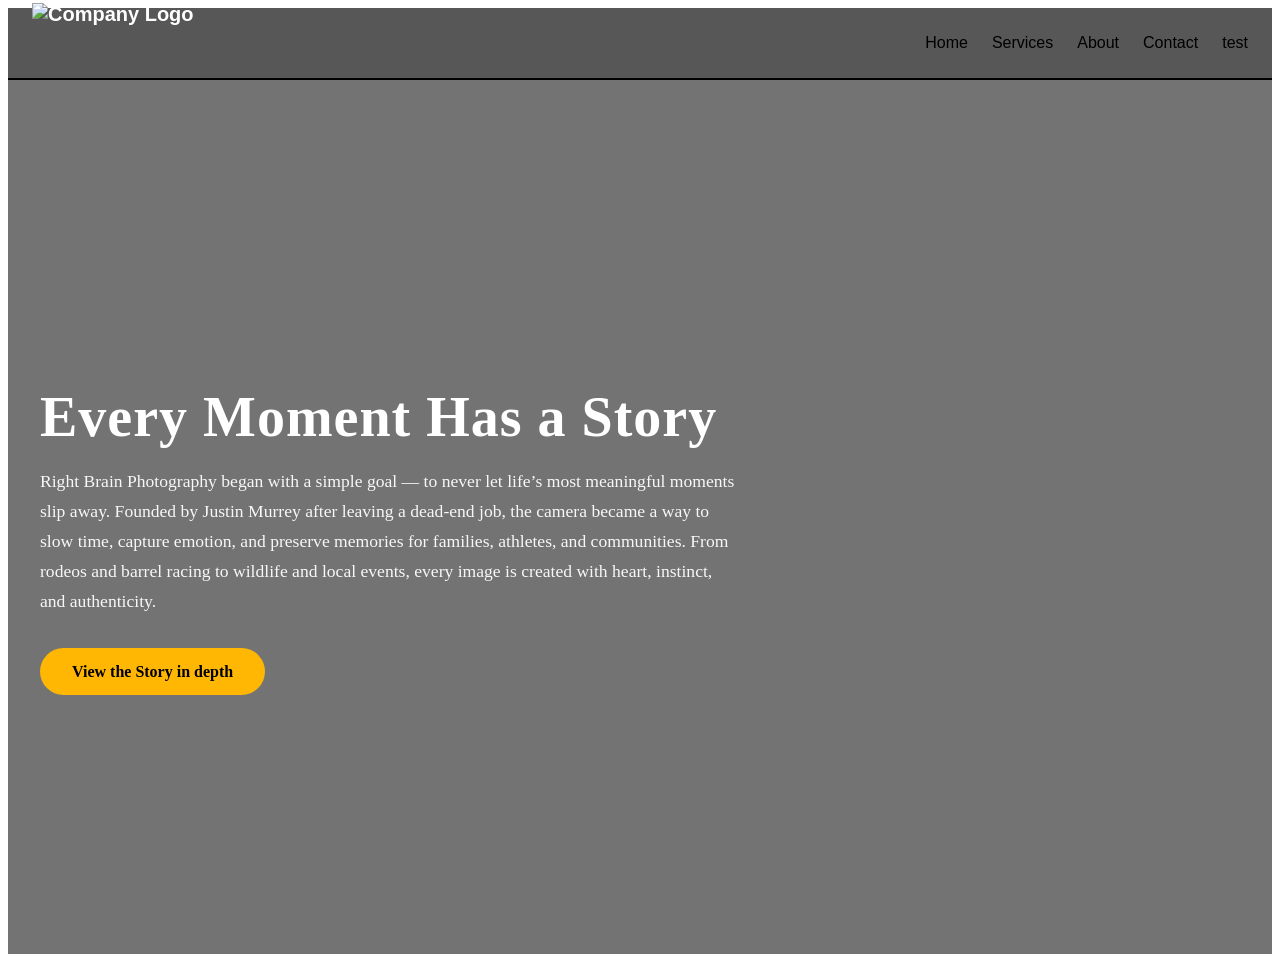
==== Index.html @ 163abe77 "menu hero section" ====
<!DOCTYPE html>
<html lang="en">
  <head>
    <meta charset="UTF-8" />
    <meta name="viewport" content="width=device-width, initial-scale=1.0" />
    <title>right Brain Photography</title>
    <link rel="stylesheet" href="css/reset.css" />
    <link rel="stylesheet" href="css/maim.css" />
  </head>
  <body>
    <header>
      <nav class="navbar">
        <!-- Logo -->
        <a href="#" class="navbar-logo">
          <img src="images/logo3copy.png" alt="Company Logo" />
        </a>

        <!-- Navigation Links -->
        <ul class="nav-links">
          <li><a href="#home">Home</a></li>
          <li><a href="#services">Services</a></li>
          <li><a href="#about">About</a></li>
          <li><a href="#contact">Contact</a></li>
          <li><a href="test.html">test</a></li>
        </ul>
      </nav>
    </header>
    <section class="hero">
      <div class="hero-content">
        <h1>Every Moment Has a Story</h1>
        <p>
          Right Brain Photography began with a simple goal — to never let life’s
          most meaningful moments slip away. Founded by Justin Murrey after
          leaving a dead-end job, the camera became a way to slow time, capture
          emotion, and preserve memories for families, athletes, and
          communities. From rodeos and barrel racing to wildlife and local
          events, every image is created with heart, instinct, and authenticity.
        </p>
        <a href="aboutme.html" class="hero-btn">View the Story in depth</a>
      </div>
    </section>
  </body>
</html>
---- css/maim.css ----
/* Navbar container */
.navbar {
  display: flex;
  align-items: center;
  justify-content: space-between;
  padding: 0 24px;
  height: 70px;
  background-color: #575757; /* dark */
  border-bottom: #000000 2px solid;
  font-family: "Franklin Gothic Medium", "Arial Narrow", Arial, sans-serif;
}

/* Logo section */
.navbar-logo {
  display: flex;
  align-items: center;
  gap: 10px;
  color: #ffffff;
  font-size: 20px;
  font-weight: bold;
  text-decoration: none;
}

.navbar-logo img {
  height: 80px;
  width: auto;
}

/* Nav links */
.nav-links {
  list-style: none;
  display: flex;
  gap: 24px;
  margin: 0;
  padding: 0;
}

.nav-links a {
  color: #000000;
  text-decoration: none;
  font-size: 16px;
  transition: color 0.3s ease;
}

.nav-links a:hover {
  color: #ffffff; /* light blue */
}

/* Mobile responsiveness */
@media (max-width: 768px) {
  .nav-links {
    display: none;
  }
}
/* HERO STYLES */
.hero {
  min-height: 90vh;
  background: linear-gradient(rgba(0, 0, 0, 0.55), rgba(0, 0, 0, 0.55)),
    url("images/hero-photo.jpg") center/cover no-repeat;
  display: flex;
  align-items: center;
  padding: 2rem;
}

.hero-content {
  max-width: 700px;
  color: #ffffff;
}

.hero h1 {
  font-size: clamp(2.5rem, 5vw, 3.5rem);
  margin-bottom: 1rem;
  letter-spacing: 1px;
}

.hero p {
  font-size: 1.1rem;
  line-height: 1.7;
  margin-bottom: 2rem;
  opacity: 0.95;
}

.hero-btn {
  display: inline-block;
  padding: 0.9rem 2rem;
  background-color: #ffb703;
  color: #000;
  font-weight: 600;
  text-decoration: none;
  border-radius: 30px;
  transition: all 0.3s ease;
}

.hero-btn:hover {
  background-color: #ffd166;
  transform: translateY(-2px);
}
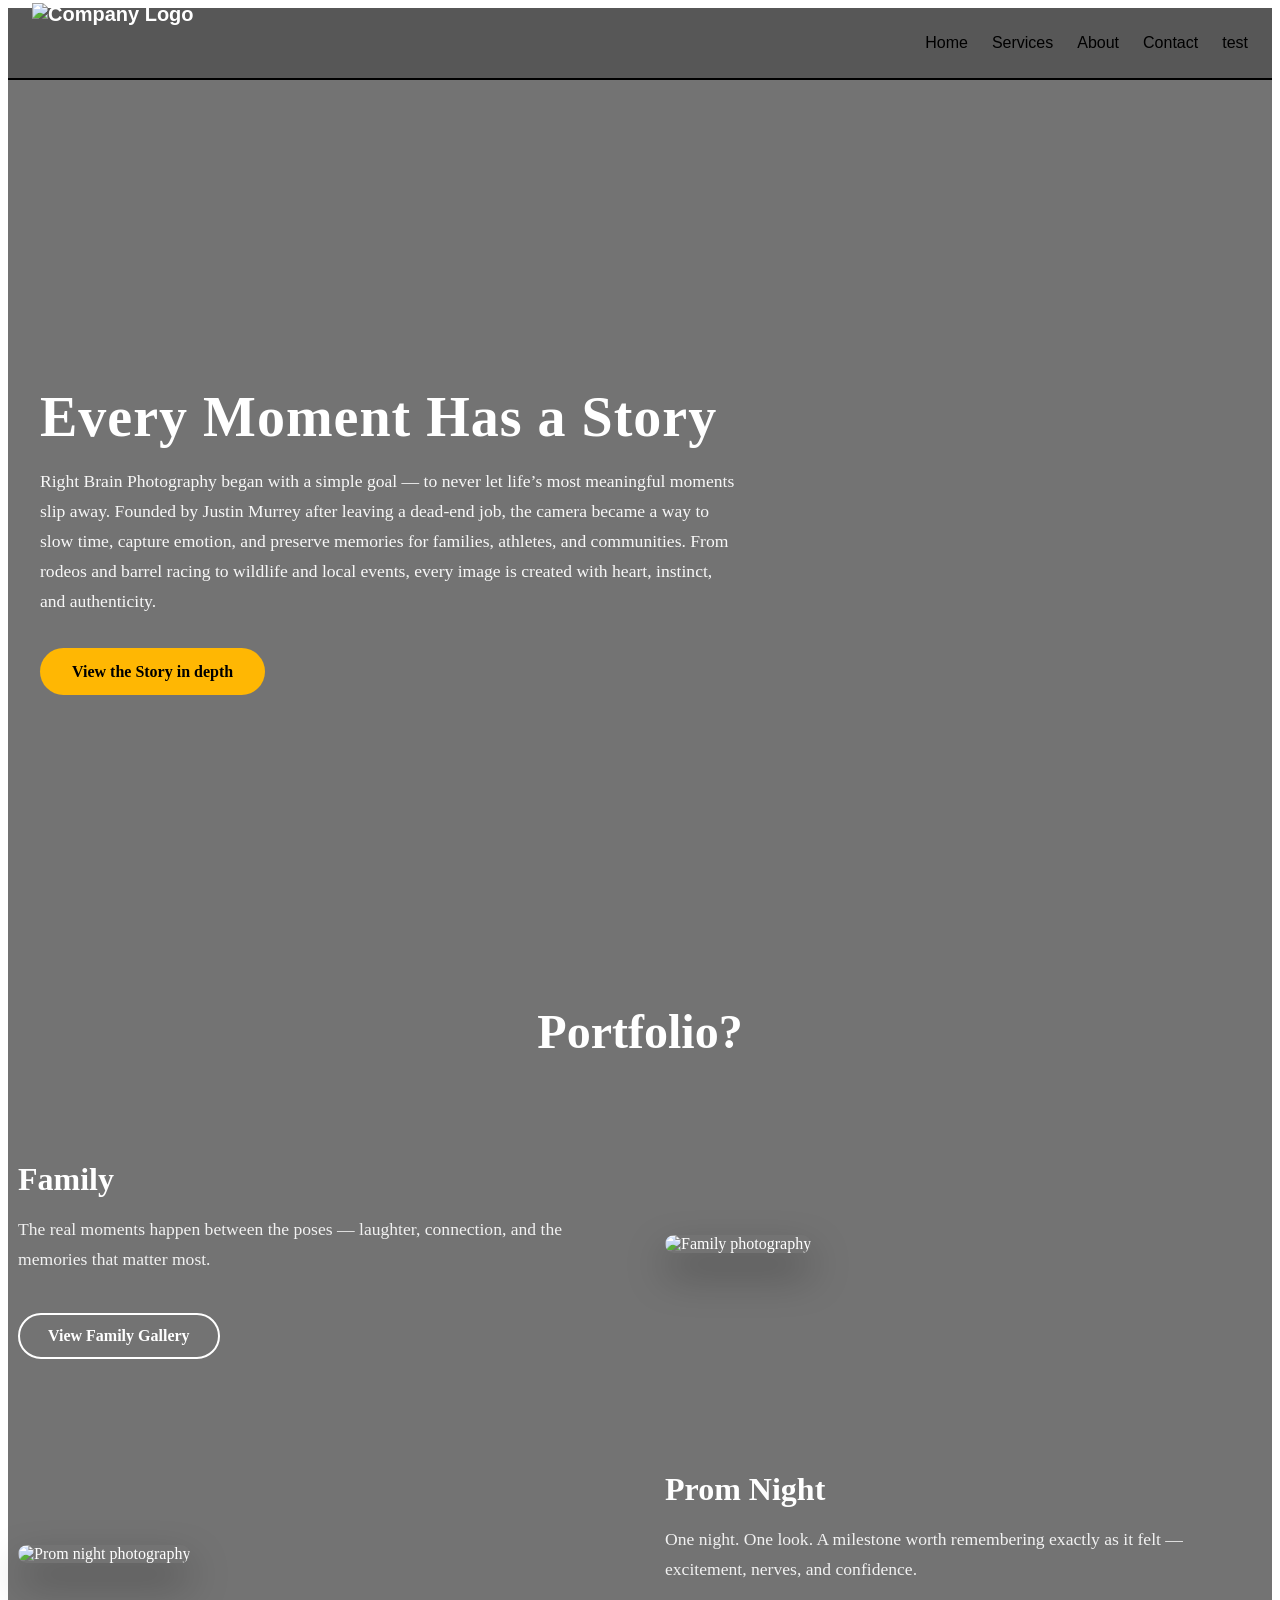
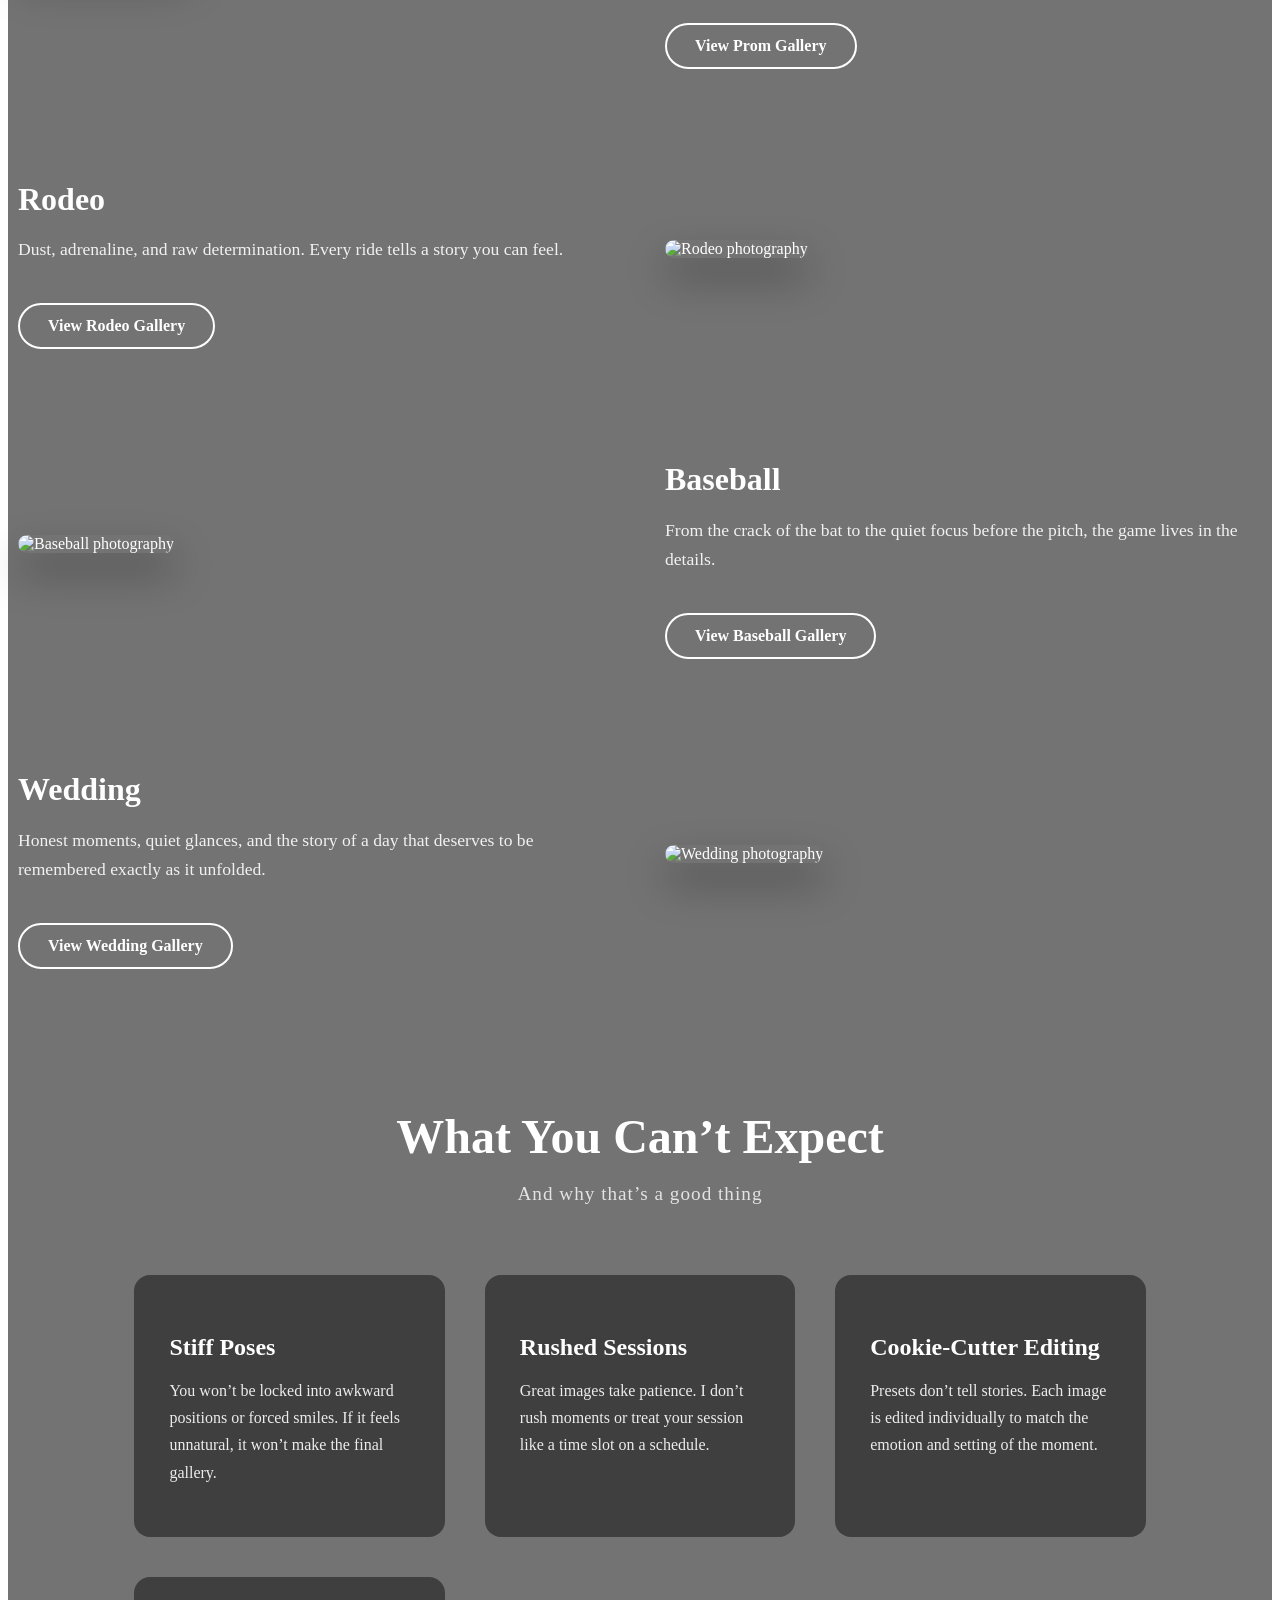
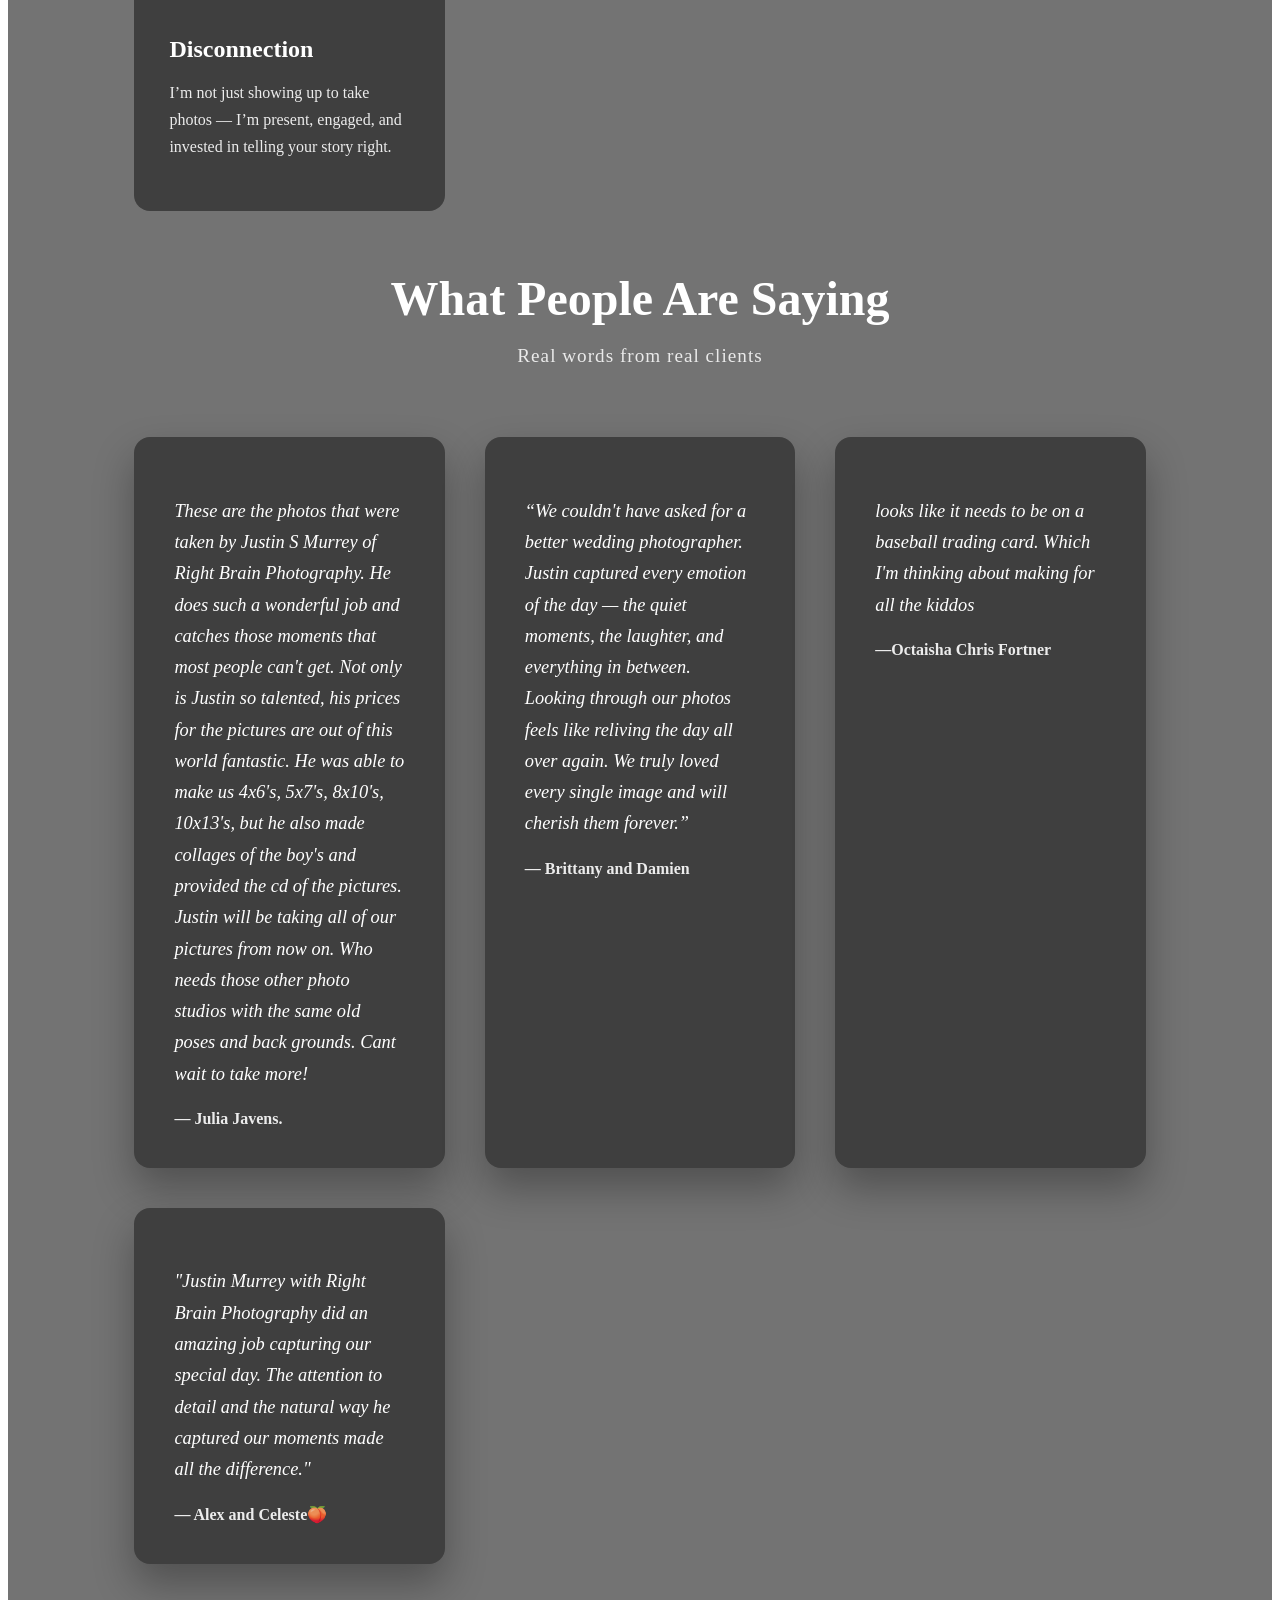
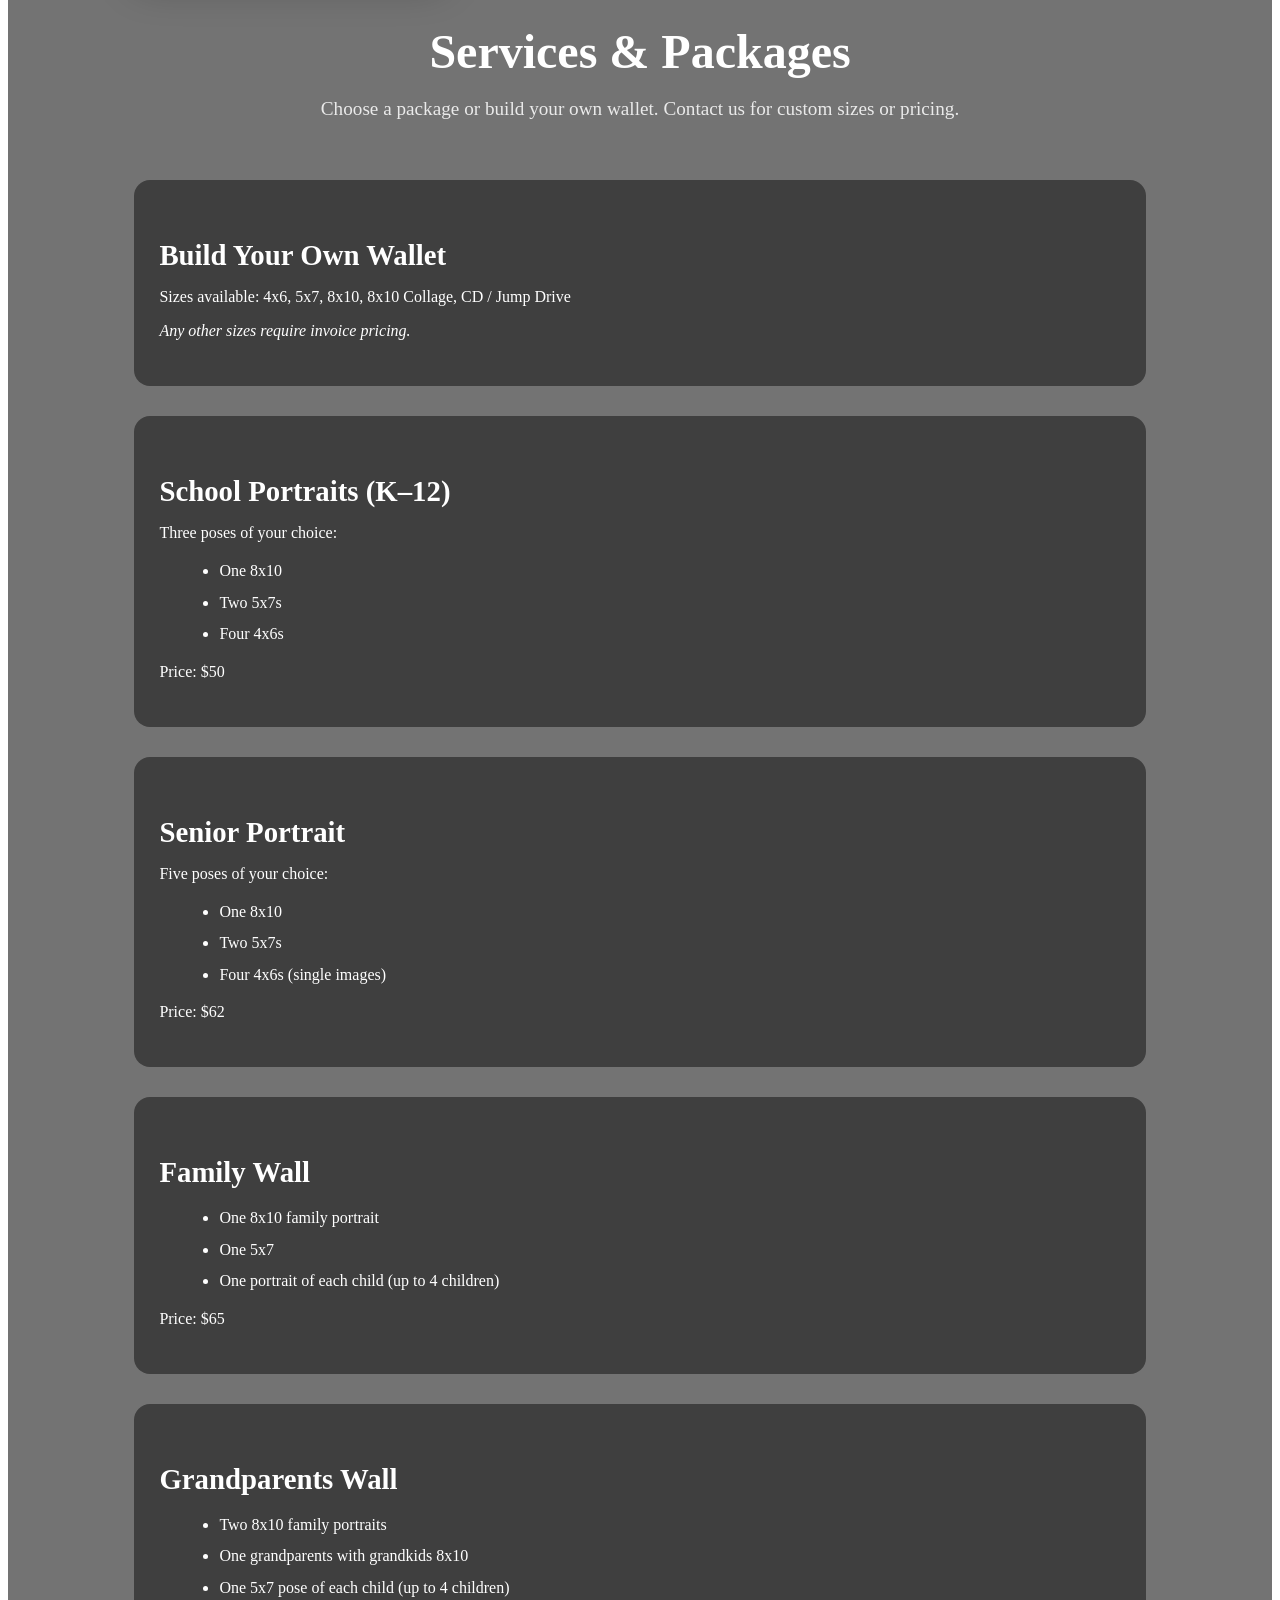
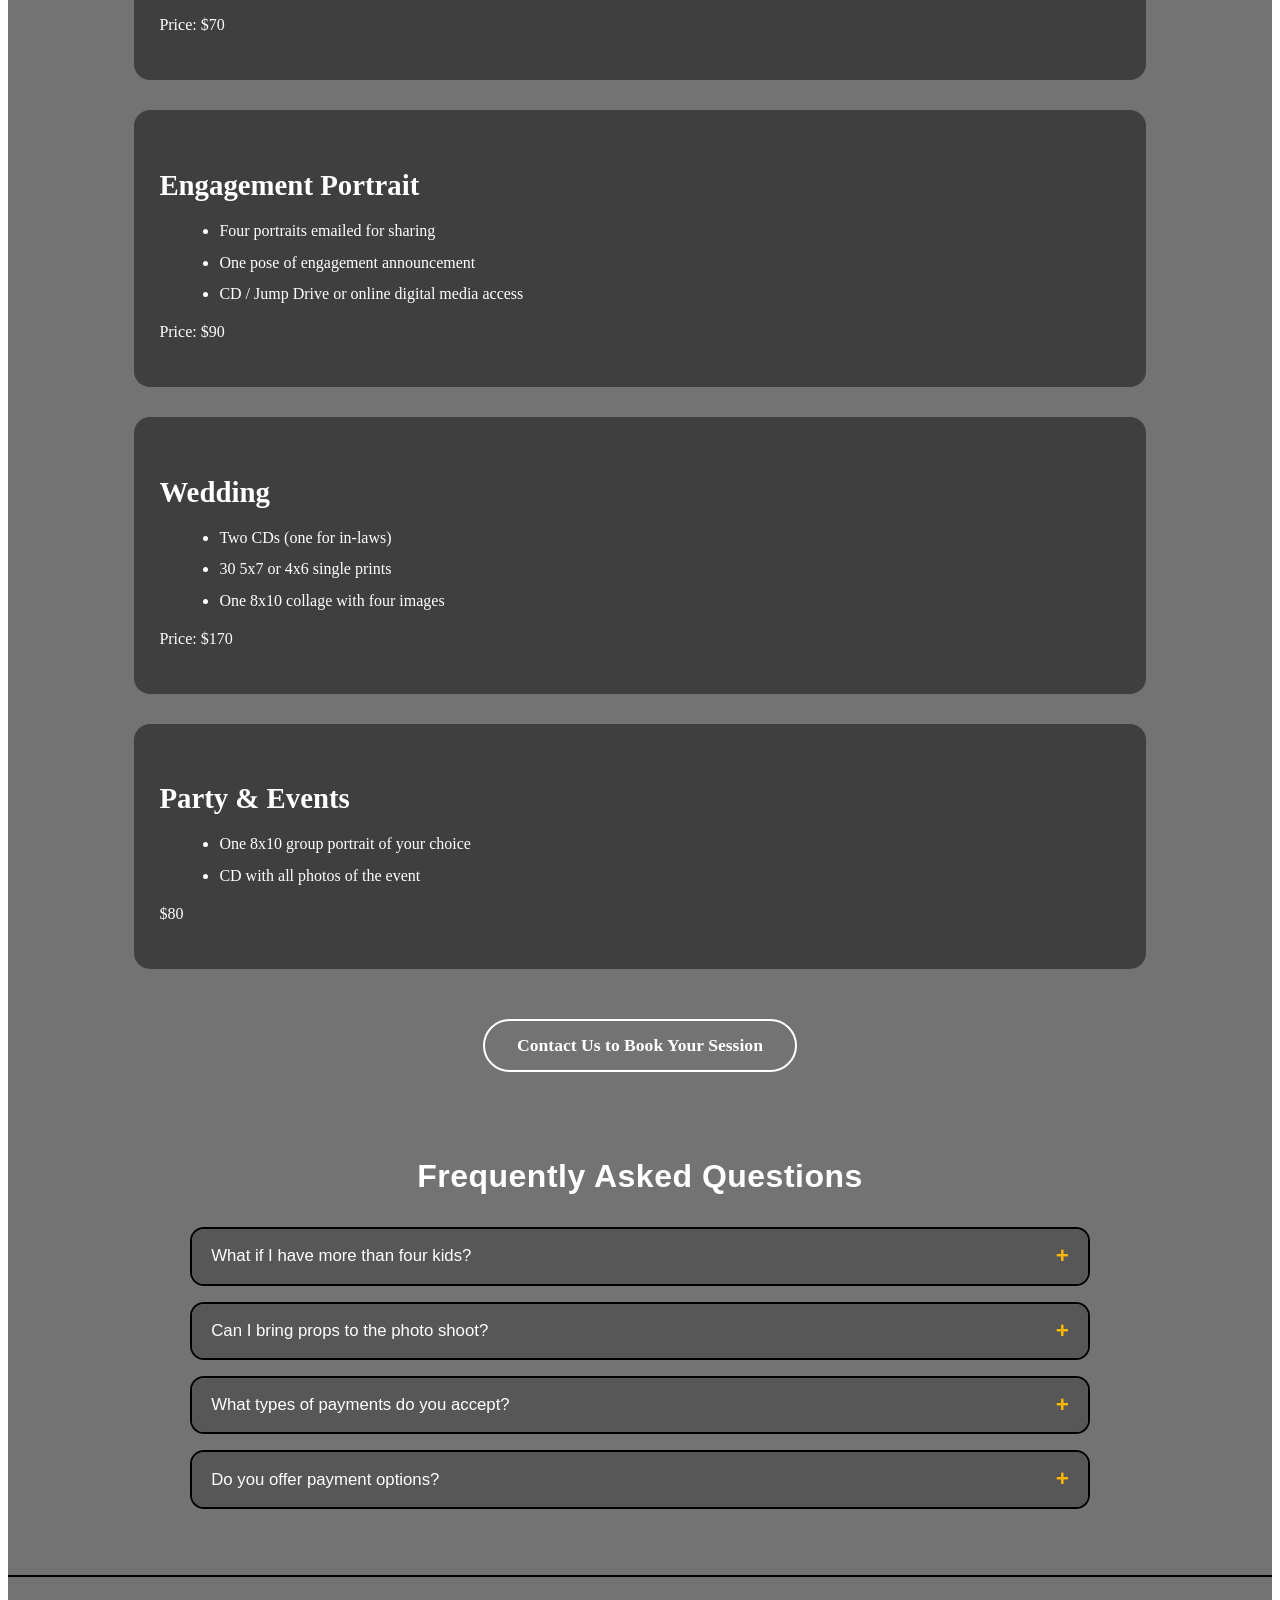
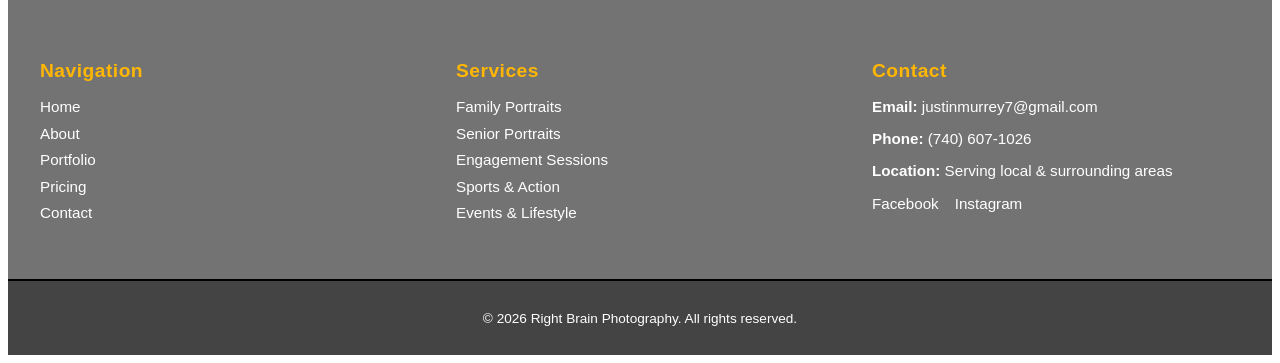
==== commit 6a01cdbf: "Homepage finished" ====
--- a/Index.html
+++ b/Index.html
@@ -19,7 +19,7 @@
         <ul class="nav-links">
           <li><a href="#home">Home</a></li>
           <li><a href="#services">Services</a></li>
-          <li><a href="#about">About</a></li>
+          <li><a href="aboutme.html">About</a></li>
           <li><a href="#contact">Contact</a></li>
           <li><a href="test.html">test</a></li>
         </ul>
@@ -39,5 +39,402 @@
         <a href="aboutme.html" class="hero-btn">View the Story in depth</a>
       </div>
     </section>
+    <section class="guess-flip">
+      <h2 class="section-title">Portfolio?</h2>
+
+      <!-- Family -->
+      <div class="flip-row">
+        <div class="flip-text">
+          <h3>Family</h3>
+          <p>
+            The real moments happen between the poses — laughter, connection,
+            and the memories that matter most.
+          </p>
+          <a href="family-gallery.html" class="gallery-btn"
+            >View Family Gallery</a
+          >
+        </div>
+        <div class="flip-image">
+          <img src="images/family5 copy.jpg" alt="Family photography" />
+        </div>
+      </div>
+
+      <!-- Prom Night -->
+      <div class="flip-row reverse">
+        <div class="flip-text">
+          <h3>Prom Night</h3>
+          <p>
+            One night. One look. A milestone worth remembering exactly as it
+            felt — excitement, nerves, and confidence.
+          </p>
+          <a href="prom-gallery.html" class="gallery-btn">View Prom Gallery</a>
+        </div>
+        <div class="flip-image">
+          <img src="images/Promnight.JPG" alt="Prom night photography" />
+        </div>
+      </div>
+
+      <!-- Rodeo -->
+      <div class="flip-row">
+        <div class="flip-text">
+          <h3>Rodeo</h3>
+          <p>
+            Dust, adrenaline, and raw determination. Every ride tells a story
+            you can feel.
+          </p>
+          <a href="rodeo-gallery.html" class="gallery-btn"
+            >View Rodeo Gallery</a
+          >
+        </div>
+        <div class="flip-image">
+          <img
+            src="images/A-bar rodeo and tough trucks/rodeo14.JPG"
+            alt="Rodeo photography"
+          />
+        </div>
+      </div>
+
+      <!-- Baseball -->
+      <div class="flip-row reverse">
+        <div class="flip-text">
+          <h3>Baseball</h3>
+          <p>
+            From the crack of the bat to the quiet focus before the pitch, the
+            game lives in the details.
+          </p>
+          <a href="baseball-gallery.html" class="gallery-btn"
+            >View Baseball Gallery</a
+          >
+        </div>
+        <div class="flip-image">
+          <img src="images/baseball.jpg" alt="Baseball photography" />
+        </div>
+      </div>
+
+      <!-- Wedding -->
+      <div class="flip-row">
+        <div class="flip-text">
+          <h3>Wedding</h3>
+          <p>
+            Honest moments, quiet glances, and the story of a day that deserves
+            to be remembered exactly as it unfolded.
+          </p>
+          <a href="wedding-gallery.html" class="gallery-btn"
+            >View Wedding Gallery</a
+          >
+        </div>
+        <div class="flip-image">
+          <img src="images/wedding.jpg" alt="Wedding photography" />
+        </div>
+      </div>
+    </section>
+    <!--how I work-->
+    <section class="cant-expect">
+      <div class="cant-intro">
+        <h2>What You Can’t Expect</h2>
+        <p class="subtitle">And why that’s a good thing</p>
+      </div>
+
+      <div class="cant-list">
+        <div class="cant-item">
+          <h3>Stiff Poses</h3>
+          <p>
+            You won’t be locked into awkward positions or forced smiles. If it
+            feels unnatural, it won’t make the final gallery.
+          </p>
+        </div>
+
+        <div class="cant-item">
+          <h3>Rushed Sessions</h3>
+          <p>
+            Great images take patience. I don’t rush moments or treat your
+            session like a time slot on a schedule.
+          </p>
+        </div>
+
+        <div class="cant-item">
+          <h3>Cookie-Cutter Editing</h3>
+          <p>
+            Presets don’t tell stories. Each image is edited individually to
+            match the emotion and setting of the moment.
+          </p>
+        </div>
+
+        <div class="cant-item">
+          <h3>Disconnection</h3>
+          <p>
+            I’m not just showing up to take photos — I’m present, engaged, and
+            invested in telling your story right.
+          </p>
+        </div>
+      </div>
+    </section>
+    <!--testimonial-->
+    <section class="testimonials">
+      <div class="testimonials-intro">
+        <h2>What People Are Saying</h2>
+        <p class="subtitle">Real words from real clients</p>
+      </div>
+
+      <div class="testimonials-grid">
+        <div class="testimonial-card">
+          <p class="quote">
+            These are the photos that were taken by Justin S Murrey of Right
+            Brain Photography. He does such a wonderful job and catches those
+            moments that most people can't get. Not only is Justin so talented,
+            his prices for the pictures are out of this world fantastic. He was
+            able to make us 4x6's, 5x7's, 8x10's, 10x13's, but he also made
+            collages of the boy's and provided the cd of the pictures. Justin
+            will be taking all of our pictures from now on. Who needs those
+            other photo studios with the same old poses and back grounds. Cant
+            wait to take more!
+          </p>
+          <span class="author">— Julia Javens.</span>
+        </div>
+
+        <div class="testimonial-card">
+          <p class="quote">
+            “We couldn't have asked for a better wedding photographer. Justin
+            captured every emotion of the day — the quiet moments, the laughter,
+            and everything in between. Looking through our photos feels like
+            reliving the day all over again. We truly loved every single image
+            and will cherish them forever.”
+          </p>
+          <span class="author">— Brittany and Damien</span>
+        </div>
+
+        <div class="testimonial-card">
+          <p class="quote">
+            looks like it needs to be on a baseball trading card. Which I'm
+            thinking about making for all the kiddos
+          </p>
+          <span class="author">—Octaisha Chris Fortner</span>
+        </div>
+
+        <div class="testimonial-card">
+          <p class="quote">
+            "Justin Murrey with Right Brain Photography did an amazing job
+            capturing our special day. The attention to detail and the natural
+            way he captured our moments made all the difference."
+          </p>
+          <span class="author">— Alex and Celeste🍑</span>
+        </div>
+      </div>
+    </section>
+    <!--services section-->
+    <section class="services">
+      <div class="services-intro">
+        <h2>Services & Packages</h2>
+        <p class="subtitle">
+          Choose a package or build your own wallet. Contact us for custom sizes
+          or pricing.
+        </p>
+      </div>
+
+      <!-- Build Your Own Wallet -->
+      <div class="service-card">
+        <h3>Build Your Own Wallet</h3>
+        <p>Sizes available: 4x6, 5x7, 8x10, 8x10 Collage, CD / Jump Drive</p>
+        <p><em>Any other sizes require invoice pricing.</em></p>
+      </div>
+
+      <!-- School Portraits -->
+      <div class="service-card">
+        <h3>School Portraits (K–12)</h3>
+        <p>Three poses of your choice:</p>
+        <ul>
+          <li>One 8x10</li>
+          <li>Two 5x7s</li>
+          <li>Four 4x6s</li>
+        </ul>
+        <p>Price: $50</p>
+      </div>
+
+      <!-- Senior Portrait -->
+      <div class="service-card">
+        <h3>Senior Portrait</h3>
+        <p>Five poses of your choice:</p>
+        <ul>
+          <li>One 8x10</li>
+          <li>Two 5x7s</li>
+          <li>Four 4x6s (single images)</li>
+        </ul>
+        <p>Price: $62</p>
+      </div>
+
+      <!-- Family Wall -->
+      <div class="service-card">
+        <h3>Family Wall</h3>
+        <ul>
+          <li>One 8x10 family portrait</li>
+          <li>One 5x7</li>
+          <li>One portrait of each child (up to 4 children)</li>
+        </ul>
+        <p>Price: $65</p>
+      </div>
+
+      <!-- Grandparents Wall -->
+      <div class="service-card">
+        <h3>Grandparents Wall</h3>
+        <ul>
+          <li>Two 8x10 family portraits</li>
+          <li>One grandparents with grandkids 8x10</li>
+          <li>One 5x7 pose of each child (up to 4 children)</li>
+        </ul>
+        <p>Price: $70</p>
+      </div>
+
+      <!-- Engagement Portrait -->
+      <div class="service-card">
+        <h3>Engagement Portrait</h3>
+        <ul>
+          <li>Four portraits emailed for sharing</li>
+          <li>One pose of engagement announcement</li>
+          <li>CD / Jump Drive or online digital media access</li>
+        </ul>
+        <p>Price: $90</p>
+      </div>
+
+      <!-- Wedding -->
+      <div class="service-card">
+        <h3>Wedding</h3>
+        <ul>
+          <li>Two CDs (one for in-laws)</li>
+          <li>30 5x7 or 4x6 single prints</li>
+          <li>One 8x10 collage with four images</li>
+        </ul>
+        <p>Price: $170</p>
+      </div>
+
+      <!-- Party & Events -->
+      <div class="service-card">
+        <h3>Party & Events</h3>
+        <ul>
+          <li>One 8x10 group portrait of your choice</li>
+          <li>CD with all photos of the event</li>
+        </ul>
+        <p>$80</p>
+      </div>
+
+      <div class="services-cta">
+        <a href="contact.html" class="cta-btn"
+          >Contact Us to Book Your Session</a
+        >
+      </div>
+    </section>
+        <!-- FAQ SECTION -->
+        <section class="faq" id="faq">
+          <div class="faq-inner">
+            <h2>Frequently Asked Questions</h2>
+
+            <div class="faq-item">
+              <button class="faq-question" type="button">
+                What if I have more than four kids?
+                <span class="faq-icon">+</span>
+              </button>
+              <div class="faq-answer">
+                <p>
+                  No problem at all! Families come in all sizes, and we’re happy
+                  to work with you. If you have more than four children, just
+                  let us know ahead of time so we can plan accordingly.
+                  Additional children may require a small added fee, and we’ll
+                  always discuss that upfront—no surprises.
+                </p>
+              </div>
+            </div>
+
+            <div class="faq-item">
+              <button class="faq-question" type="button">
+                Can I bring props to the photo shoot?
+                <span class="faq-icon">+</span>
+              </button>
+              <div class="faq-answer">
+                <p>
+                  Absolutely! Props are a great way to make your session
+                  personal and meaningful. Feel free to bring items like hats,
+                  sports gear, musical instruments, blankets, signs, or anything
+                  special to your family. If you’re unsure whether a prop will
+                  work, we’re happy to help you decide before the session.
+                </p>
+              </div>
+            </div>
+
+            <div class="faq-item">
+              <button class="faq-question" type="button">
+                What types of payments do you accept?
+                <span class="faq-icon">+</span>
+              </button>
+              <div class="faq-answer">
+                <p>
+                  We accept multiple forms of payment for your convenience,
+                  including cash, PayPal, and digital payments (such as Venmo,
+                  Cash App, or similar services).
+                </p>
+              </div>
+            </div>
+
+            <div class="faq-item">
+              <button class="faq-question" type="button">
+                Do you offer payment options?
+                <span class="faq-icon">+</span>
+              </button>
+              <div class="faq-answer">
+                <p>
+                  Yes, we do offer payment options. Payment plans are available
+                  for all packages and sessions. Just ask during booking, and
+                  we’ll work with you to find an option that fits your needs.
+                  Including Bartering and trading.
+                </p>
+              </div>
+            </div>
+          </div>
+          <script src="JS/FAQ.js"></script>
+        </section>
+         <footer class="site-footer">
+      <div class="footer-container">
+        <!-- NAVIGATION -->
+        <div class="footer-section">
+          <h3>Navigation</h3>
+          <ul>
+            <li><a href="index.html">Home</a></li>
+            <li><a href="about.html">About</a></li>
+            <li><a href="portfolio.html">Portfolio</a></li>
+            <li><a href="pricing.html">Pricing</a></li>
+            <li><a href="contact.html">Contact</a></li>
+          </ul>
+        </div>
+
+        <!-- SERVICES / GALLERY -->
+        <div class="footer-section">
+          <h3>Services</h3>
+          <ul>
+            <li><a href="#">Family Portraits</a></li>
+            <li><a href="#">Senior Portraits</a></li>
+            <li><a href="#">Engagement Sessions</a></li>
+            <li><a href="#">Sports & Action</a></li>
+            <li><a href="#">Events & Lifestyle</a></li>
+          </ul>
+        </div>
+
+        <!-- CONTACT INFO -->
+        <div class="footer-section">
+          <h3>Contact</h3>
+          <p><strong>Email:</strong> justinmurrey7@gmail.com</p>
+          <p><strong>Phone:</strong> (740) 607-1026</p>
+          <p><strong>Location:</strong> Serving local & surrounding areas</p>
+
+          <div class="footer-socials">
+            <a href="#" aria-label="Facebook">Facebook</a>
+            <a href="#" aria-label="Instagram">Instagram</a>
+          </div>
+        </div>
+      </div>
+
+      <div class="footer-bottom">
+        <p>© 2026 Right Brain Photography. All rights reserved.</p>
+      </div>
+    </footer>
+      </body>
+    </html>
   </body>
 </html>
--- a/css/maim.css
+++ b/css/maim.css
@@ -95,3 +95,429 @@
   background-color: #ffd166;
   transform: translateY(-2px);
 }
+/* portfolio SECTION STYLES */
+.section-title {
+  font-size: 3rem;
+  margin-bottom: 70px;
+  text-align: center;
+}
+.guess-flip {
+  background: linear-gradient(rgba(0, 0, 0, 0.55), rgba(0, 0, 0, 0.55)),
+    url("images/portfolio-bg.jpg") center/cover no-repeat;
+  padding: 10px;
+  color: #fff;
+}
+
+.section-title {
+  font-size: 3rem;
+  margin-bottom: 70px;
+}
+
+.flip-row {
+  display: flex;
+  align-items: center;
+  gap: 50px;
+  margin-bottom: 80px;
+}
+
+.flip-row.reverse {
+  flex-direction: row-reverse;
+}
+
+.flip-text {
+  flex: 1;
+}
+
+.flip-text h3 {
+  font-size: 2rem;
+  margin-bottom: 15px;
+}
+
+.flip-text p {
+  font-size: 1.1rem;
+  line-height: 1.7;
+  opacity: 0.9;
+}
+
+.flip-image {
+  flex: 1;
+}
+
+.flip-image img {
+  width: 100%;
+  height: 420px;
+  object-fit: cover;
+  border-radius: 14px;
+  box-shadow: 0 20px 40px rgba(0, 0, 0, 0.35);
+}
+
+/* Mobile Stack */
+@media (max-width: 900px) {
+  .flip-row,
+  .flip-row.reverse {
+    flex-direction: column;
+  }
+
+  .flip-image img {
+    height: 300px;
+  }
+
+  .section-title {
+    font-size: 2.4rem;
+    margin-bottom: 50px;
+  }
+}
+/* start GUESS THE FLIP SECTION */
+.gallery-btn {
+  display: inline-block;
+  margin-top: 20px;
+  padding: 12px 28px;
+  background-color: transparent;
+  border: 2px solid #ffffff;
+  color: #ffffff;
+  text-decoration: none;
+  font-weight: 600;
+  border-radius: 30px;
+  transition: all 0.3s ease;
+}
+
+.gallery-btn:hover {
+  background-color: #ffffff;
+  color: #3f3f3f;
+}
+/* how I work section */
+.cant-expect {
+  background: linear-gradient(rgba(0, 0, 0, 0.55), rgba(0, 0, 0, 0.55)),
+    url("images/portfolio-bg.jpg") center/cover no-repeat;
+  padding: 10px 10%;
+  color: #ffffff;
+}
+
+.cant-intro {
+  text-align: center;
+  margin-bottom: 70px;
+}
+
+.cant-intro h2 {
+  font-size: 3rem;
+  margin-bottom: 10px;
+}
+
+.cant-intro .subtitle {
+  font-size: 1.2rem;
+  opacity: 0.8;
+  letter-spacing: 1px;
+}
+
+.cant-list {
+  display: grid;
+  grid-template-columns: repeat(auto-fit, minmax(230px, 1fr));
+  gap: 40px;
+}
+
+.cant-item {
+  background: #3f3f3f;
+  padding: 35px;
+  border-radius: 16px;
+}
+
+.cant-item h3 {
+  font-size: 1.5rem;
+  margin-bottom: 12px;
+}
+
+.cant-item p {
+  line-height: 1.7;
+  opacity: 0.9;
+}
+/*Testimonials Section */
+.testimonials {
+  background: linear-gradient(rgba(0, 0, 0, 0.55), rgba(0, 0, 0, 0.55)),
+    url("images/hero-photo.jpg") center/cover no-repeat;
+  padding: 10px 10%;
+  color: #ffffff;
+}
+
+.testimonials-intro {
+  text-align: center;
+  margin-bottom: 70px;
+}
+
+.testimonials-intro h2 {
+  font-size: 3rem;
+  margin-bottom: 10px;
+}
+
+.testimonials-intro .subtitle {
+  font-size: 1.2rem;
+  opacity: 0.85;
+  letter-spacing: 1px;
+}
+
+.testimonials-grid {
+  display: grid;
+  grid-template-columns: repeat(auto-fit, minmax(260px, 1fr));
+  gap: 40px;
+}
+
+.testimonial-card {
+  background: #3f3f3f;
+  padding: 40px;
+  border-radius: 16px;
+  box-shadow: 0 20px 40px rgba(0, 0, 0, 0.3);
+}
+
+.quote {
+  font-size: 1.15rem;
+  line-height: 1.7;
+  margin-bottom: 20px;
+  font-style: italic;
+}
+
+.author {
+  font-weight: 600;
+  opacity: 0.9;
+}
+/* services section */
+.services {
+  background: linear-gradient(rgba(0, 0, 0, 0.55), rgba(0, 0, 0, 0.55)),
+    url("images/hero-photo.jpg") center/cover no-repeat;
+  color: #ffffff;
+  padding: 10px 10%;
+}
+
+.services-intro {
+  text-align: center;
+  margin-bottom: 60px;
+}
+
+.services-intro h2 {
+  font-size: 3rem;
+  margin-bottom: 10px;
+}
+
+.services-intro .subtitle {
+  font-size: 1.2rem;
+  opacity: 0.85;
+}
+
+.service-card {
+  background: #3f3f3f;
+  padding: 30px 25px;
+  border-radius: 16px;
+  margin-bottom: 30px;
+}
+
+.service-card h3 {
+  font-size: 1.8rem;
+  margin-bottom: 12px;
+}
+
+.service-card ul {
+  margin-left: 20px;
+  margin-bottom: 10px;
+}
+
+.service-card li {
+  margin-bottom: 6px;
+  line-height: 1.6;
+}
+
+.services-cta {
+  text-align: center;
+  margin-top: 50px;
+}
+
+.cta-btn {
+  display: inline-block;
+  padding: 14px 32px;
+  font-size: 1.1rem;
+  font-weight: 600;
+  color: #ffffff;
+  border: 2px solid #ffffff;
+  border-radius: 30px;
+  text-decoration: none;
+  transition: all 0.3s ease;
+}
+
+.cta-btn:hover {
+  background-color: #ffffff;
+  color: #3f3f3f;
+}
+
+/* FAQ STYLES (matches your gray theme) */
+.faq {
+  padding: 50px 1.5rem;
+  background: linear-gradient(rgba(0, 0, 0, 0.55), rgba(0, 0, 0, 0.55)),
+    url("images/portfolio-bg.jpg") center/cover no-repeat;
+
+  font-family: "Franklin Gothic Medium", "Arial Narrow", Arial, sans-serif;
+}
+
+.faq-inner {
+  max-width: 900px;
+  margin: 0 auto;
+}
+
+.faq h2 {
+  font-size: 2rem;
+  margin-bottom: 2rem;
+  color: #ffffff;
+  text-align: center;
+  letter-spacing: 0.5px;
+}
+
+.faq-item {
+  border: 2px solid #000;
+  border-radius: 14px;
+  background: rgba(255, 255, 255, 0.65);
+  margin-bottom: 1rem;
+  overflow: hidden;
+}
+
+.faq-question {
+  width: 100%;
+  text-align: left;
+  border: none;
+  background: #575757;
+  color: #ffffff;
+  padding: 1rem 1.2rem;
+  cursor: pointer;
+  font-size: 1.05rem;
+  display: flex;
+  align-items: center;
+  justify-content: space-between;
+  gap: 1rem;
+}
+
+.faq-question:hover {
+  filter: brightness(1.07);
+}
+
+.faq-icon {
+  font-size: 1.4rem;
+  line-height: 1;
+  font-weight: bold;
+  color: #ffb703;
+  transition: transform 0.25s ease;
+}
+
+.faq-answer {
+  max-height: 0;
+  overflow: hidden;
+  transition: max-height 0.35s ease;
+  background: rgba(255, 255, 255, 0.75);
+}
+
+.faq-answer p {
+  margin: 0;
+  padding: 1rem 1.2rem 1.2rem;
+  color: #333;
+  line-height: 1.7;
+  font-size: 1rem;
+}
+
+/* Open state */
+.faq-item.active .faq-answer {
+  max-height: 300px; /* enough room for the text */
+}
+
+.faq-item.active .faq-icon {
+  transform: rotate(45deg); /* turns + into x */
+}
+
+@media (max-width: 768px) {
+  .faq h2 {
+    font-size: 1.7rem;
+  }
+
+  .faq-question {
+    font-size: 1rem;
+  }
+}
+/* FOOTER STYLES */
+.site-footer {
+  background: linear-gradient(rgba(0, 0, 0, 0.55), rgba(0, 0, 0, 0.55)),
+    url("images/hero-photo.jpg") center/cover no-repeat;
+  color: #ffffff;
+  font-family: "Franklin Gothic Medium", "Arial Narrow", Arial, sans-serif;
+  padding-top: 4rem;
+  border-top: #000000 2px solid;
+}
+
+.footer-container {
+  max-width: 1200px;
+  margin: auto;
+  padding: 0 2rem 3rem;
+  display: grid;
+  grid-template-columns: repeat(3, 1fr);
+  gap: 3rem;
+}
+
+.footer-section h3 {
+  margin-bottom: 1rem;
+  font-size: 1.2rem;
+  letter-spacing: 0.5px;
+  color: #ffb703;
+}
+
+.footer-section ul {
+  list-style: none;
+  padding: 0;
+  margin: 0;
+}
+
+.footer-section li {
+  margin-bottom: 0.6rem;
+  font-size: 0.95rem;
+}
+
+.footer-section a {
+  color: #ffffff;
+  text-decoration: none;
+  transition: color 0.3s ease;
+}
+
+.footer-section a:hover {
+  color: #ffb703;
+}
+
+.footer-section p {
+  margin-bottom: 0.6rem;
+  font-size: 0.95rem;
+}
+
+.footer-socials {
+  margin-top: 1rem;
+  display: flex;
+  gap: 1rem;
+}
+
+.footer-socials a {
+  font-size: 0.95rem;
+  border-bottom: 1px solid transparent;
+}
+
+.footer-socials a:hover {
+  border-color: #ffb703;
+}
+
+.footer-bottom {
+  text-align: center;
+  padding: 1rem;
+  background-color: #444;
+  font-size: 0.85rem;
+  border-top: 2px solid #000;
+}
+
+/* MOBILE */
+@media (max-width: 768px) {
+  .footer-container {
+    grid-template-columns: 1fr;
+    text-align: center;
+  }
+
+  .footer-socials {
+    justify-content: center;
+  }
+}
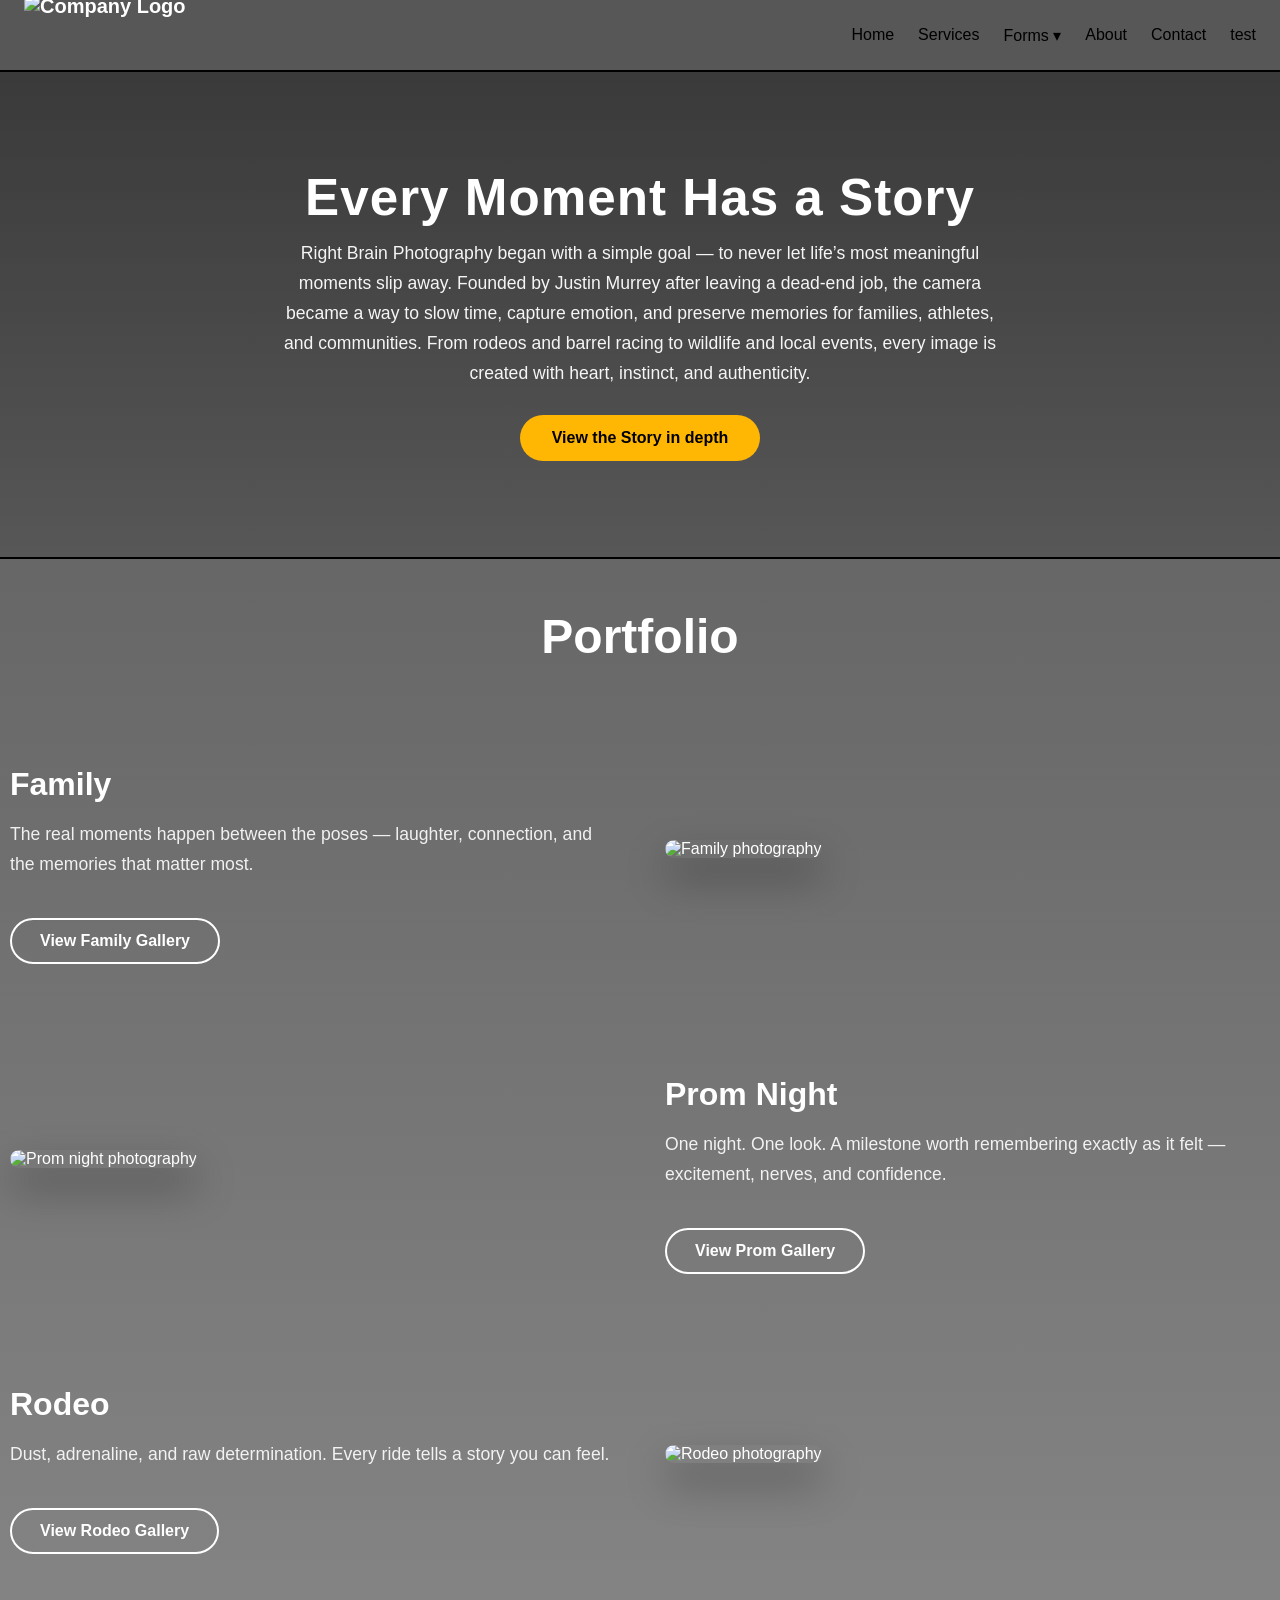
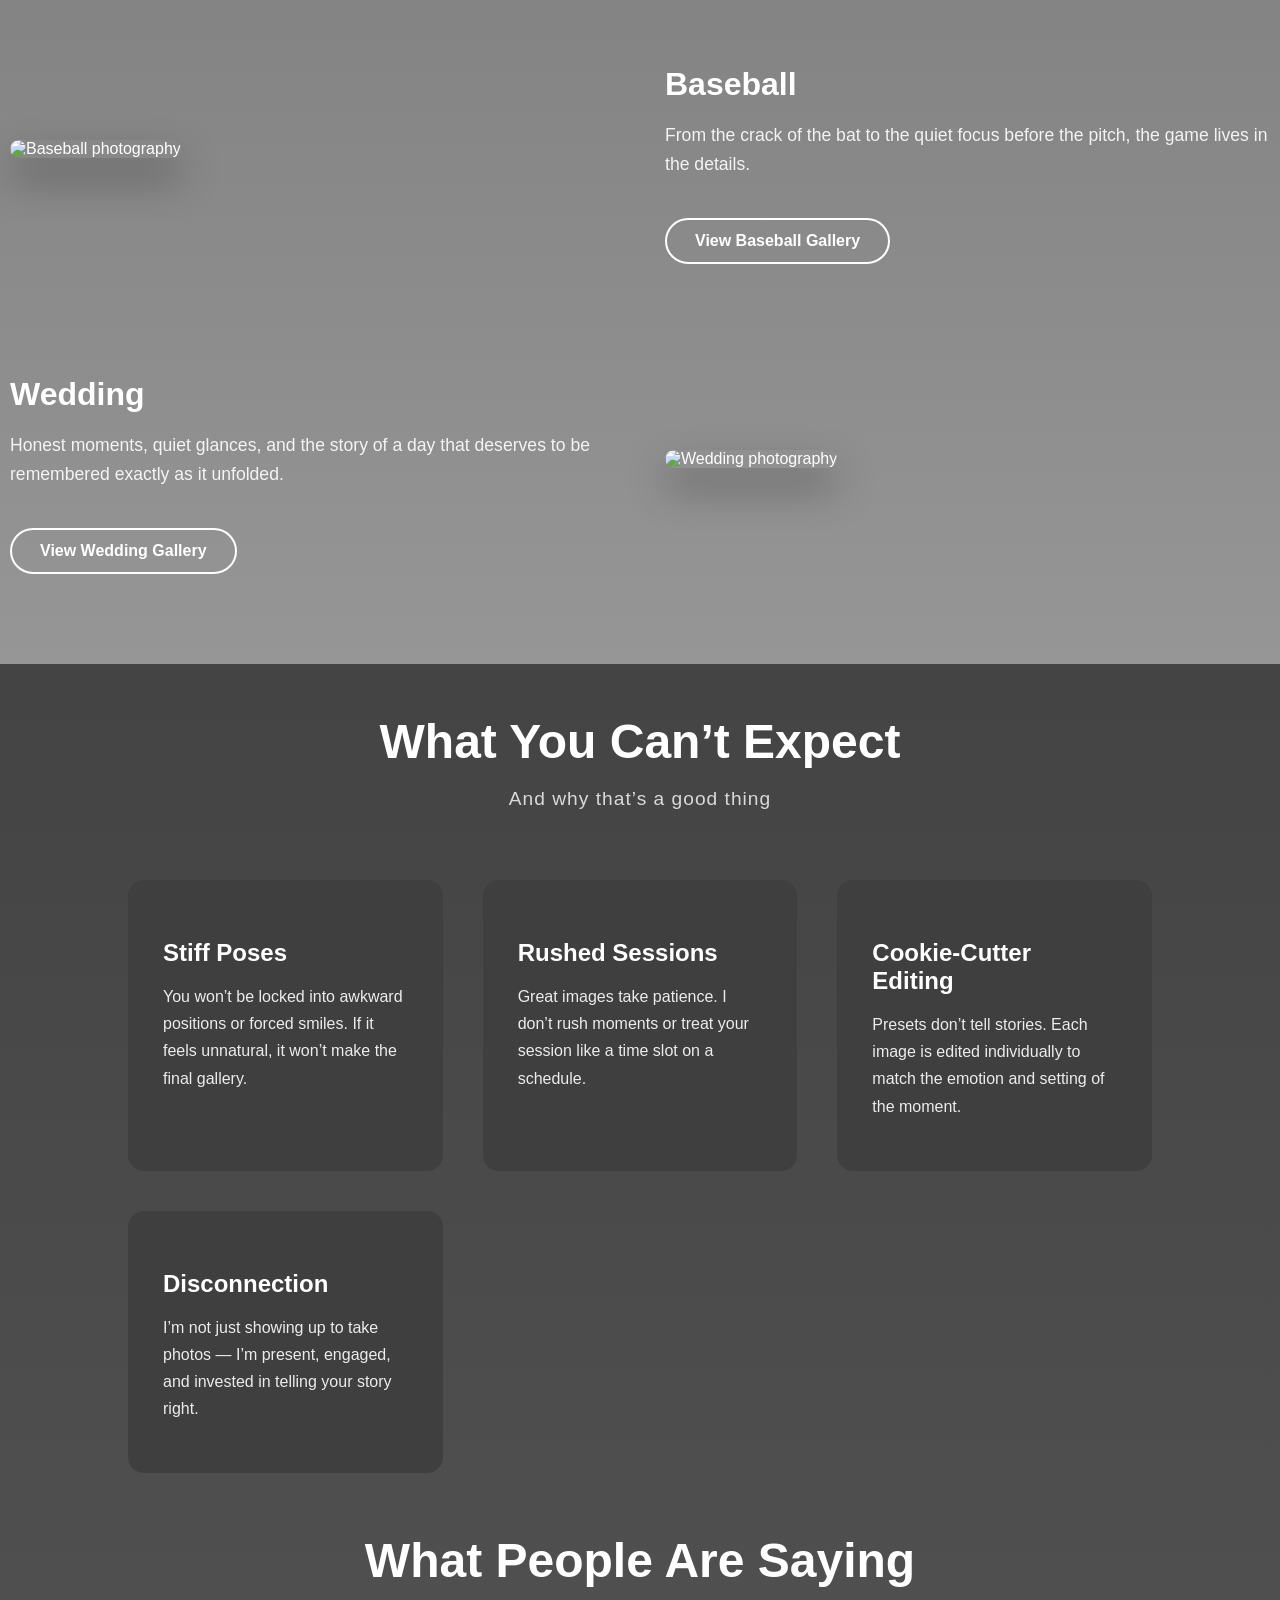
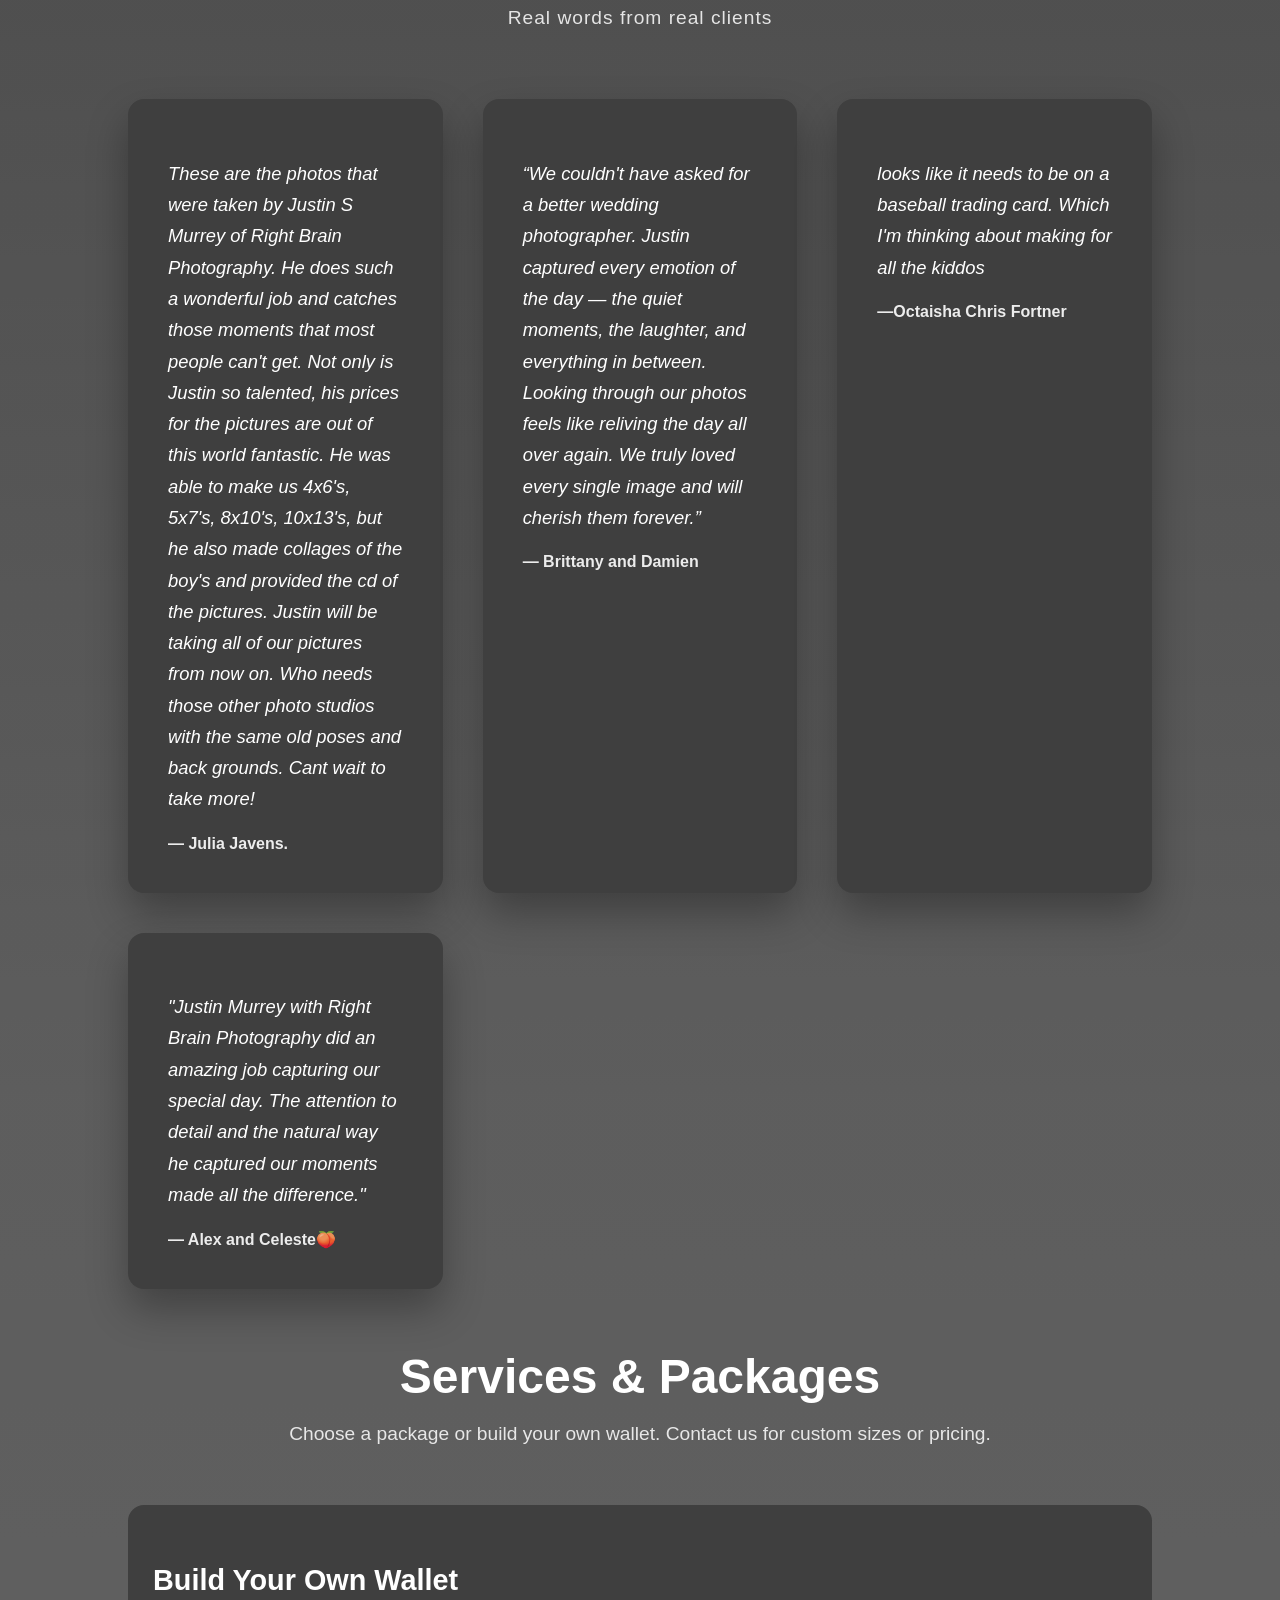
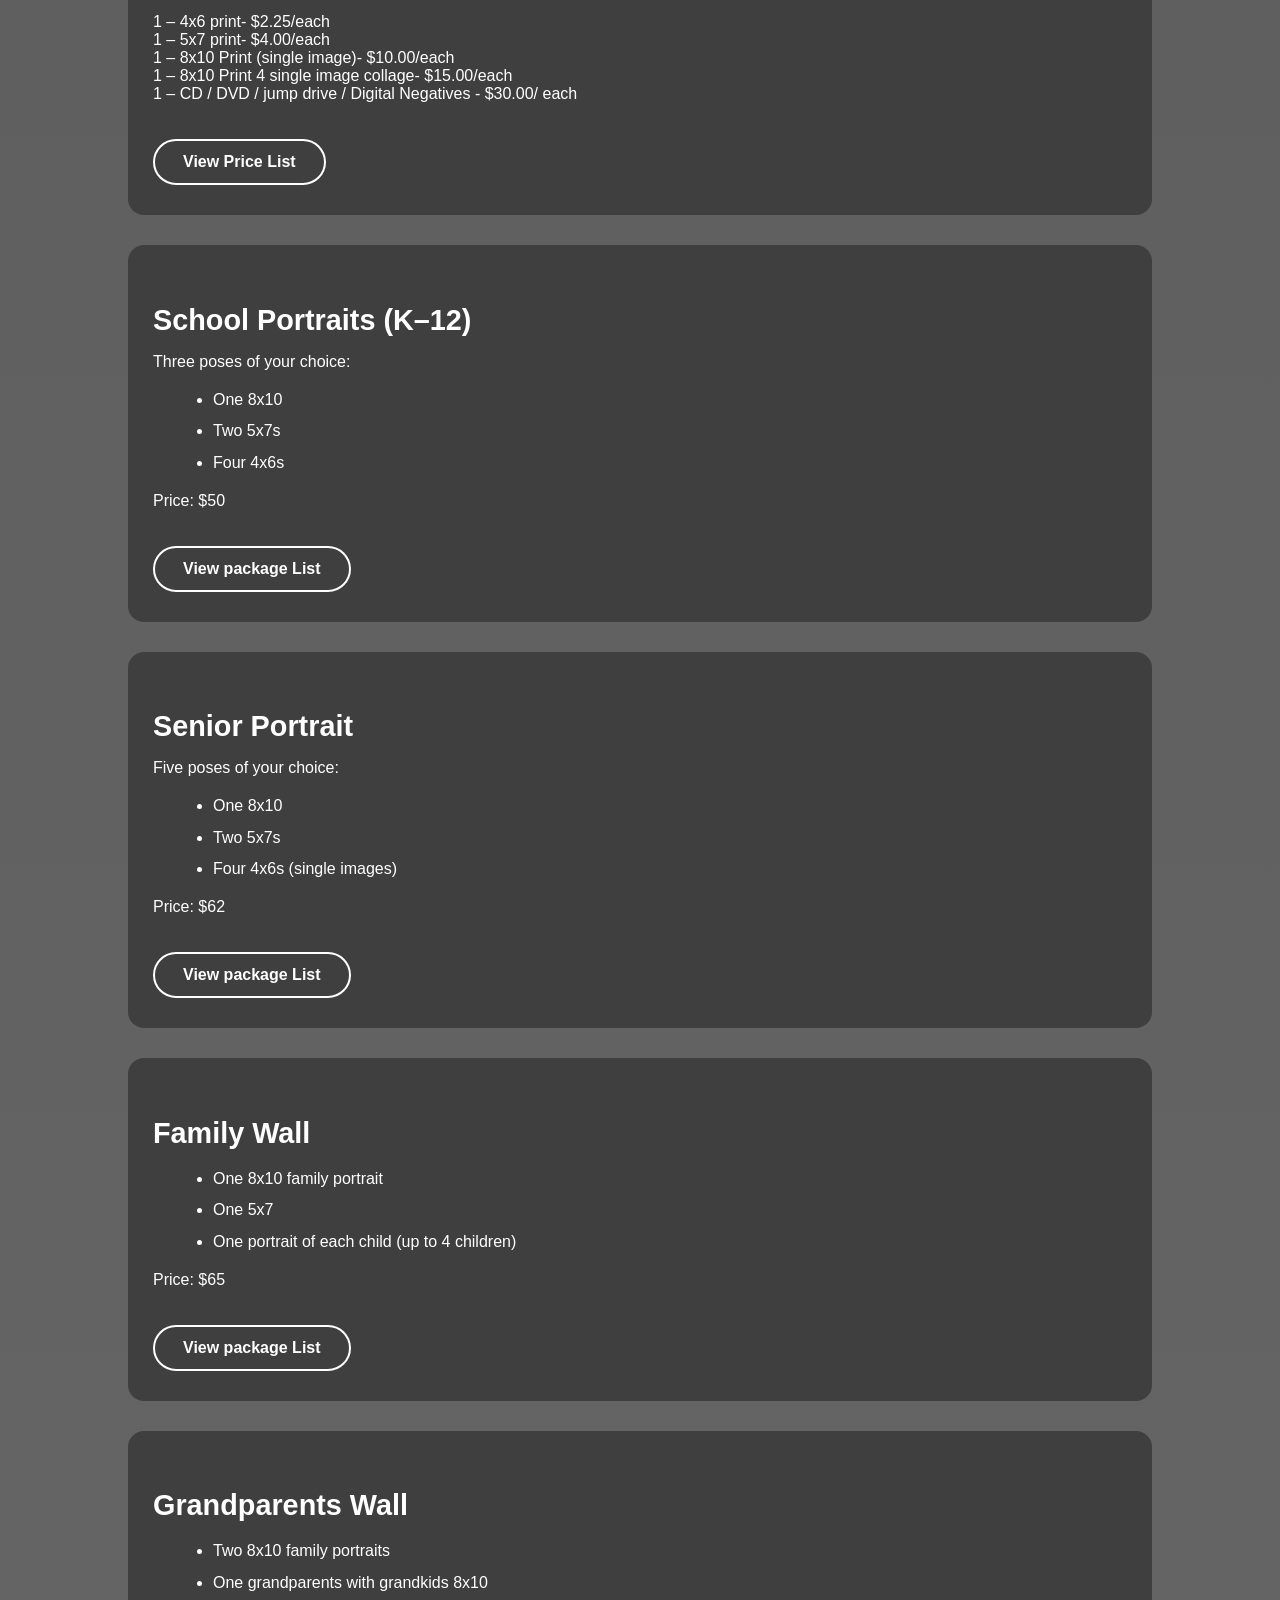
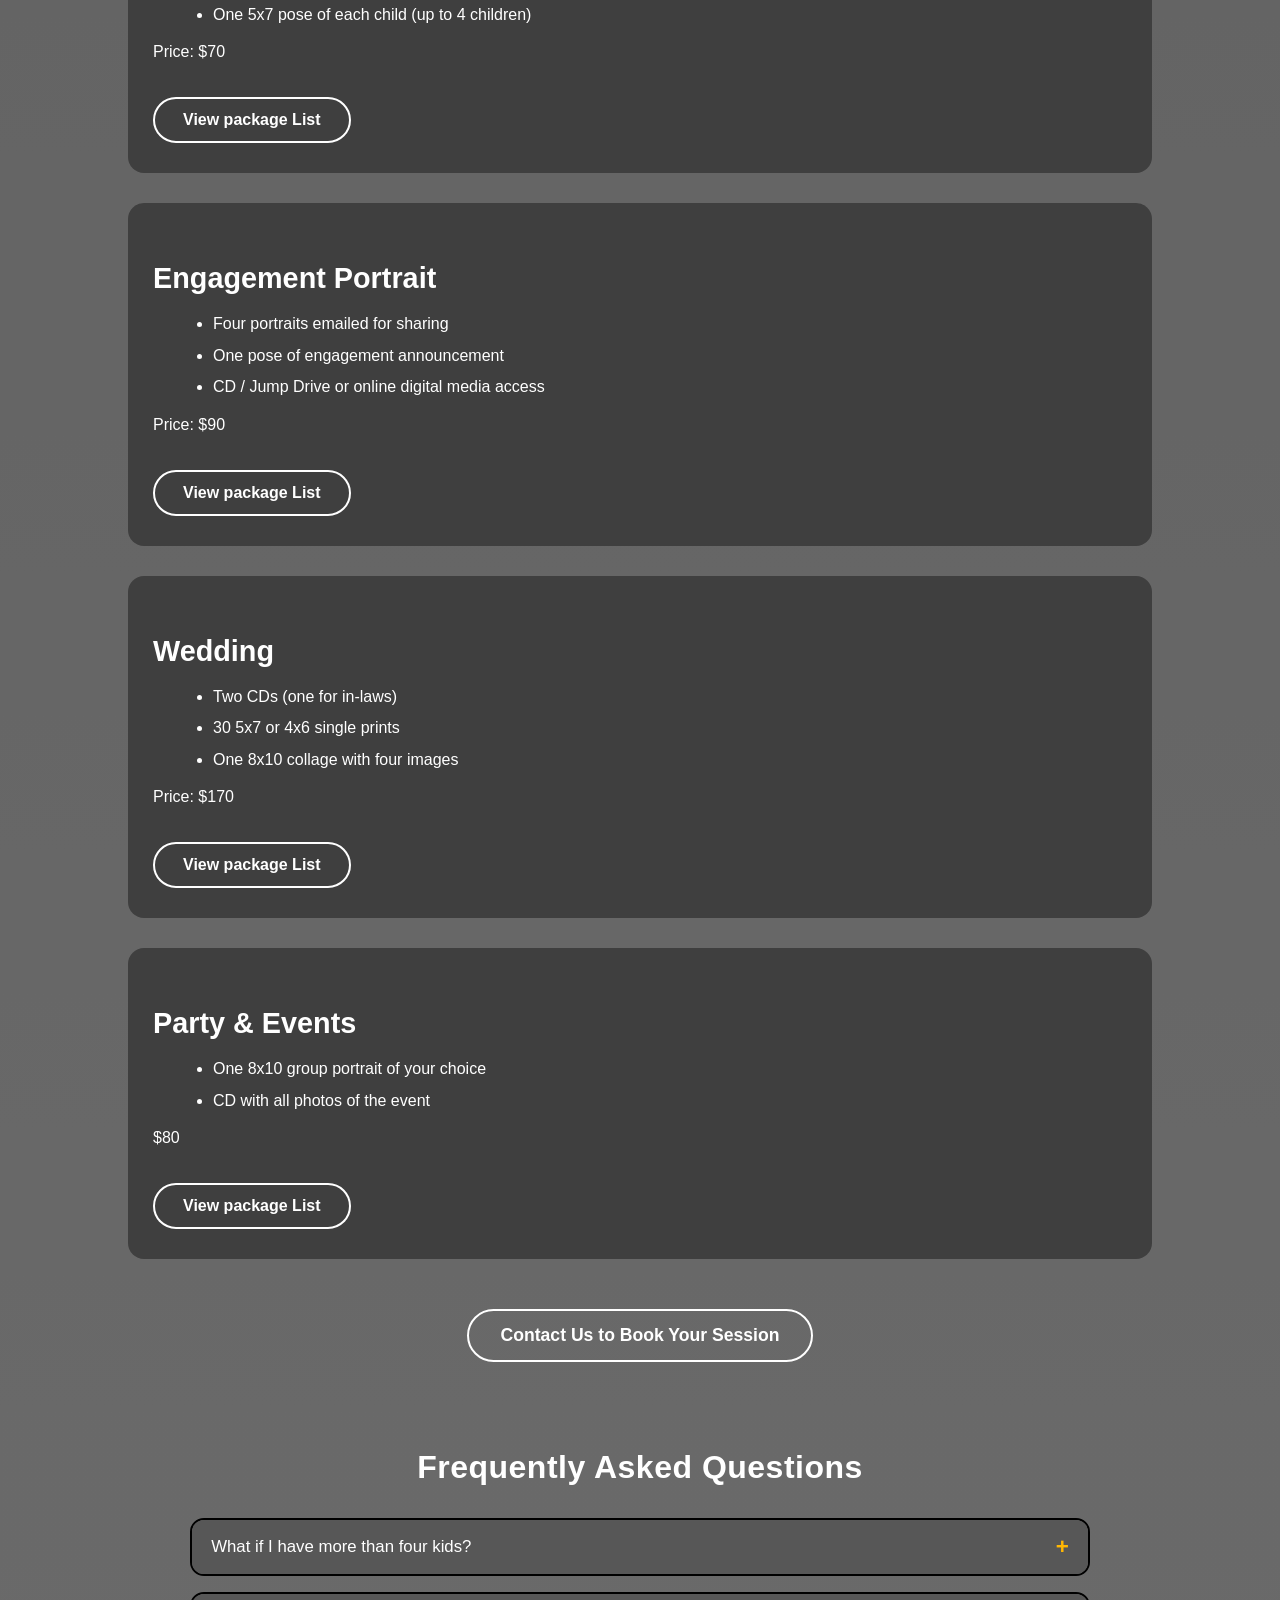
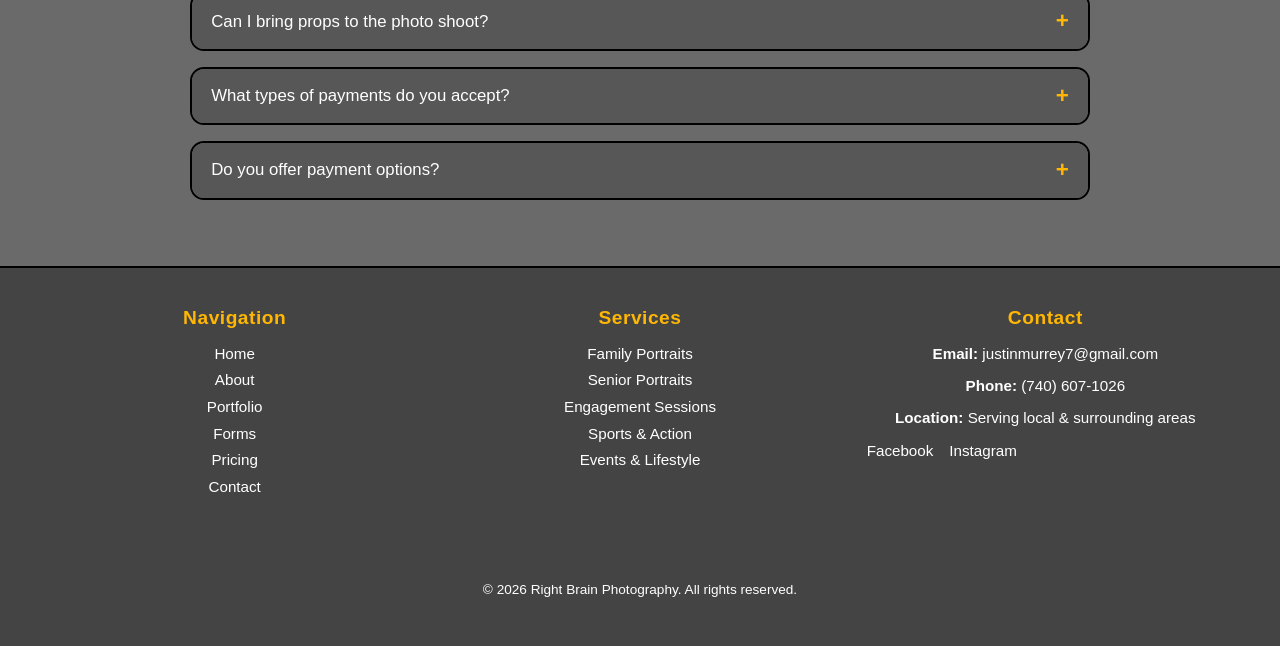
==== commit e6978391: "Add more stuff" ====
--- a/Index.html
+++ b/Index.html
@@ -1,4 +1,4 @@
-<!DOCTYPE html>
+<!doctype html>
 <html lang="en">
   <head>
     <meta charset="UTF-8" />
@@ -8,23 +8,36 @@
     <link rel="stylesheet" href="css/maim.css" />
   </head>
   <body>
+    <!-- HEADER -->
     <header>
       <nav class="navbar">
         <!-- Logo -->
-        <a href="#" class="navbar-logo">
+        <a href="index.html" class="navbar-logo">
           <img src="images/logo3copy.png" alt="Company Logo" />
         </a>
 
         <!-- Navigation Links -->
         <ul class="nav-links">
-          <li><a href="#home">Home</a></li>
-          <li><a href="#services">Services</a></li>
+          <li><a href="index.html">Home</a></li>
+          <li><a href="services.html">Services</a></li>
+
+          <!-- Forms Dropdown -->
+          <li class="dropdown">
+            <a href="#">Forms ▾</a>
+            <ul class="dropdown-menu">
+              <li><a href="booking-form.html">Booking Form</a></li>
+              <li><a href="model-release.html">Model Release</a></li>
+              <li><a href="print-order.html">Print Order Form</a></li>
+            </ul>
+          </li>
+
           <li><a href="aboutme.html">About</a></li>
           <li><a href="#contact">Contact</a></li>
           <li><a href="test.html">test</a></li>
         </ul>
       </nav>
     </header>
+
     <section class="hero">
       <div class="hero-content">
         <h1>Every Moment Has a Story</h1>
@@ -40,7 +53,7 @@
       </div>
     </section>
     <section class="guess-flip">
-      <h2 class="section-title">Portfolio?</h2>
+      <h2 class="section-title">Portfolio</h2>
 
       <!-- Family -->
       <div class="flip-row">
@@ -234,8 +247,14 @@
       <!-- Build Your Own Wallet -->
       <div class="service-card">
         <h3>Build Your Own Wallet</h3>
-        <p>Sizes available: 4x6, 5x7, 8x10, 8x10 Collage, CD / Jump Drive</p>
-        <p><em>Any other sizes require invoice pricing.</em></p>
+        <p>
+          1 – 4x6 print- $2.25/each <br />
+          1 – 5x7 print- $4.00/each <br />
+          1 – 8x10 Print (single image)- $10.00/each <br />
+          1 – 8x10 Print 4 single image collage- $15.00/each <br />
+          1 – CD / DVD / jump drive / Digital Negatives - $30.00/ each
+        </p>
+        <a href="pricing.html" class="gallery-btn">View Price List</a>
       </div>
 
       <!-- School Portraits -->
@@ -248,6 +267,7 @@
           <li>Four 4x6s</li>
         </ul>
         <p>Price: $50</p>
+        <a href="pricing.html" class="gallery-btn">View package List</a>
       </div>
 
       <!-- Senior Portrait -->
@@ -260,6 +280,7 @@
           <li>Four 4x6s (single images)</li>
         </ul>
         <p>Price: $62</p>
+        <a href="pricing.html" class="gallery-btn">View package List</a>
       </div>
 
       <!-- Family Wall -->
@@ -271,6 +292,7 @@
           <li>One portrait of each child (up to 4 children)</li>
         </ul>
         <p>Price: $65</p>
+        <a href="pricing.html" class="gallery-btn">View package List</a>
       </div>
 
       <!-- Grandparents Wall -->
@@ -282,6 +304,7 @@
           <li>One 5x7 pose of each child (up to 4 children)</li>
         </ul>
         <p>Price: $70</p>
+        <a href="pricing.html" class="gallery-btn">View package List</a>
       </div>
 
       <!-- Engagement Portrait -->
@@ -293,6 +316,7 @@
           <li>CD / Jump Drive or online digital media access</li>
         </ul>
         <p>Price: $90</p>
+        <a href="pricing.html" class="gallery-btn">View package List</a>
       </div>
 
       <!-- Wedding -->
@@ -304,6 +328,7 @@
           <li>One 8x10 collage with four images</li>
         </ul>
         <p>Price: $170</p>
+        <a href="pricing.html" class="gallery-btn">View package List</a>
       </div>
 
       <!-- Party & Events -->
@@ -314,6 +339,7 @@
           <li>CD with all photos of the event</li>
         </ul>
         <p>$80</p>
+        <a href="pricing.html" class="gallery-btn">View package List</a>
       </div>
 
       <div class="services-cta">
@@ -322,83 +348,86 @@
         >
       </div>
     </section>
-        <!-- FAQ SECTION -->
-        <section class="faq" id="faq">
-          <div class="faq-inner">
-            <h2>Frequently Asked Questions</h2>
-
-            <div class="faq-item">
-              <button class="faq-question" type="button">
-                What if I have more than four kids?
-                <span class="faq-icon">+</span>
-              </button>
-              <div class="faq-answer">
-                <p>
-                  No problem at all! Families come in all sizes, and we’re happy
-                  to work with you. If you have more than four children, just
-                  let us know ahead of time so we can plan accordingly.
-                  Additional children may require a small added fee, and we’ll
-                  always discuss that upfront—no surprises.
-                </p>
-              </div>
-            </div>
-
-            <div class="faq-item">
-              <button class="faq-question" type="button">
-                Can I bring props to the photo shoot?
-                <span class="faq-icon">+</span>
-              </button>
-              <div class="faq-answer">
-                <p>
-                  Absolutely! Props are a great way to make your session
-                  personal and meaningful. Feel free to bring items like hats,
-                  sports gear, musical instruments, blankets, signs, or anything
-                  special to your family. If you’re unsure whether a prop will
-                  work, we’re happy to help you decide before the session.
-                </p>
-              </div>
-            </div>
-
-            <div class="faq-item">
-              <button class="faq-question" type="button">
-                What types of payments do you accept?
-                <span class="faq-icon">+</span>
-              </button>
-              <div class="faq-answer">
-                <p>
-                  We accept multiple forms of payment for your convenience,
-                  including cash, PayPal, and digital payments (such as Venmo,
-                  Cash App, or similar services).
-                </p>
-              </div>
-            </div>
-
-            <div class="faq-item">
-              <button class="faq-question" type="button">
-                Do you offer payment options?
-                <span class="faq-icon">+</span>
-              </button>
-              <div class="faq-answer">
-                <p>
-                  Yes, we do offer payment options. Payment plans are available
-                  for all packages and sessions. Just ask during booking, and
-                  we’ll work with you to find an option that fits your needs.
-                  Including Bartering and trading.
-                </p>
-              </div>
-            </div>
+    <!-- FAQ SECTION -->
+    <section class="faq" id="faq">
+      <div class="faq-inner">
+        <h2>Frequently Asked Questions</h2>
+
+        <div class="faq-item">
+          <button class="faq-question" type="button">
+            What if I have more than four kids?
+            <span class="faq-icon">+</span>
+          </button>
+          <div class="faq-answer">
+            <p>
+              No problem at all! Families come in all sizes, and we’re happy to
+              work with you. If you have more than four children, just let us
+              know ahead of time so we can plan accordingly. Additional children
+              may require a small added fee, and we’ll always discuss that
+              upfront—no surprises.
+            </p>
           </div>
-          <script src="JS/FAQ.js"></script>
-        </section>
-         <footer class="site-footer">
+        </div>
+
+        <div class="faq-item">
+          <button class="faq-question" type="button">
+            Can I bring props to the photo shoot?
+            <span class="faq-icon">+</span>
+          </button>
+          <div class="faq-answer">
+            <p>
+              Absolutely! Props are a great way to make your session personal
+              and meaningful. Feel free to bring items like hats, sports gear,
+              musical instruments, blankets, signs, or anything special to your
+              family. If you’re unsure whether a prop will work, we’re happy to
+              help you decide before the session.
+            </p>
+          </div>
+        </div>
+
+        <div class="faq-item">
+          <button class="faq-question" type="button">
+            What types of payments do you accept?
+            <span class="faq-icon">+</span>
+          </button>
+          <div class="faq-answer">
+            <p>
+              We accept multiple forms of payment for your convenience,
+              including cash, PayPal, and digital payments (such as Venmo, Cash
+              App, or similar services).
+            </p>
+          </div>
+        </div>
+
+        <div class="faq-item">
+          <button class="faq-question" type="button">
+            Do you offer payment options?
+            <span class="faq-icon">+</span>
+          </button>
+          <div class="faq-answer">
+            <p>
+              Yes, we do offer payment options. Payment plans are available for
+              all packages and sessions. Just ask during booking, and we’ll work
+              with you to find an option that fits your needs. Including
+              Bartering and trading.
+            </p>
+          </div>
+        </div>
+      </div>
+    </section>
+
+    <!--footer-->
+
+    <footer class="site-footer">
       <div class="footer-container">
         <!-- NAVIGATION -->
         <div class="footer-section">
           <h3>Navigation</h3>
           <ul>
             <li><a href="index.html">Home</a></li>
-            <li><a href="about.html">About</a></li>
-            <li><a href="portfolio.html">Portfolio</a></li>
+            <li><a href="aboutme.html">About</a></li>
+            <li><a href="services.html">Portfolio</a></li>
+            <li><a href="forms.html">Forms</a></li>
             <li><a href="pricing.html">Pricing</a></li>
             <li><a href="contact.html">Contact</a></li>
           </ul>
@@ -434,7 +463,6 @@
         <p>© 2026 Right Brain Photography. All rights reserved.</p>
       </div>
     </footer>
-      </body>
-    </html>
+    <script src="JS/FAQ.js"></script>
   </body>
 </html>
--- a/css/maim.css
+++ b/css/maim.css
@@ -52,10 +52,114 @@
     display: none;
   }
 }
+
+/* Navbar container */
+.navbar {
+  display: flex;
+  align-items: center;
+  justify-content: space-between;
+  padding: 0 24px;
+  height: 70px;
+  background-color: #575757; /* dark */
+  border-bottom: #000000 2px solid;
+  font-family: "Franklin Gothic Medium", "Arial Narrow", Arial, sans-serif;
+}
+
+/* Logo section */
+.navbar-logo {
+  display: flex;
+  align-items: center;
+  gap: 10px;
+  color: #ffffff;
+  font-size: 20px;
+  font-weight: bold;
+  text-decoration: none;
+}
+
+.navbar-logo img {
+  height: 80px;
+  width: auto;
+}
+
+/* Nav links */
+.nav-links {
+  list-style: none;
+  display: flex;
+  gap: 24px;
+  margin: 0;
+  padding: 0;
+}
+
+.nav-links a {
+  color: #000000;
+  text-decoration: none;
+  font-size: 16px;
+  transition: color 0.3s ease;
+}
+
+.nav-links a:hover {
+  color: #ffffff; /* light blue */
+}
+
+/* Mobile responsiveness */
+@media (max-width: 768px) {
+  .nav-links {
+    display: none;
+  }
+}
+
+/* Dropdown positioning */
+.dropdown {
+  position: relative;
+}
+
+/* Dropdown menu */
+.dropdown-menu {
+  position: absolute;
+  top: 110%;
+  left: 0;
+  background-color: #3f3f3f;
+  list-style: none;
+  padding: 10px 0;
+  margin: 0;
+  min-width: 200px;
+  display: none;
+  border-radius: 12px;
+  box-shadow: 0 8px 20px rgba(0, 0, 0, 0.25);
+}
+
+/* Dropdown links */
+.dropdown-menu li a {
+  display: block;
+  padding: 10px 20px;
+  color: #ffffff;
+  text-decoration: none;
+  font-weight: 500;
+  transition: background 0.3s ease;
+}
+
+.dropdown-menu li a:hover {
+  padding: 10px 20px;
+  background-color: #ffffff;
+  color: #3f3f3f;
+}
+
+/* Show dropdown on hover */
+.dropdown:hover .dropdown-menu {
+  display: block;
+}
+
+/* Optional: remove extra margin inside nav */
+.nav-btn {
+  margin-top: 0;
+} 
+/* do not delete above */
+/* Navbar container */
 /* HERO STYLES */
 .hero {
   min-height: 90vh;
-  background: linear-gradient(rgba(0, 0, 0, 0.55), rgba(0, 0, 0, 0.55)),
+  background:
+    linear-gradient(rgba(0, 0, 0, 0.55), rgba(0, 0, 0, 0.55)),
     url("images/hero-photo.jpg") center/cover no-repeat;
   display: flex;
   align-items: center;
@@ -102,8 +206,6 @@
   text-align: center;
 }
 .guess-flip {
-  background: linear-gradient(rgba(0, 0, 0, 0.55), rgba(0, 0, 0, 0.55)),
-    url("images/portfolio-bg.jpg") center/cover no-repeat;
   padding: 10px;
   color: #fff;
 }
@@ -187,7 +289,8 @@
 }
 /* how I work section */
 .cant-expect {
-  background: linear-gradient(rgba(0, 0, 0, 0.55), rgba(0, 0, 0, 0.55)),
+  background:
+    linear-gradient(rgba(0, 0, 0, 0.55), rgba(0, 0, 0, 0.55)),
     url("images/portfolio-bg.jpg") center/cover no-repeat;
   padding: 10px 10%;
   color: #ffffff;
@@ -232,7 +335,8 @@
 }
 /*Testimonials Section */
 .testimonials {
-  background: linear-gradient(rgba(0, 0, 0, 0.55), rgba(0, 0, 0, 0.55)),
+  background:
+    linear-gradient(rgba(0, 0, 0, 0.55), rgba(0, 0, 0, 0.55)),
     url("images/hero-photo.jpg") center/cover no-repeat;
   padding: 10px 10%;
   color: #ffffff;
@@ -279,8 +383,29 @@
   opacity: 0.9;
 }
 /* services section */
+
+.price-btn {
+  display: inline-block;
+  padding: 14px 28px;
+  background-color: #575757; /* dark gray */
+  color: #ffffff;
+  text-decoration: none;
+  font-family: "Franklin Gothic Medium", "Arial Narrow", Arial, sans-serif;
+  font-size: 16px;
+  border-radius: 6px;
+  transition:
+    background-color 0.3s ease,
+    transform 0.2s ease;
+}
+
+.price-btn:hover {
+  background-color: #3f3f3f;
+  transform: translateY(-2px);
+}
+
 .services {
-  background: linear-gradient(rgba(0, 0, 0, 0.55), rgba(0, 0, 0, 0.55)),
+  background:
+    linear-gradient(rgba(0, 0, 0, 0.55), rgba(0, 0, 0, 0.55)),
     url("images/hero-photo.jpg") center/cover no-repeat;
   color: #ffffff;
   padding: 10px 10%;
@@ -348,7 +473,8 @@
 /* FAQ STYLES (matches your gray theme) */
 .faq {
   padding: 50px 1.5rem;
-  background: linear-gradient(rgba(0, 0, 0, 0.55), rgba(0, 0, 0, 0.55)),
+  background:
+    linear-gradient(rgba(0, 0, 0, 0.55), rgba(0, 0, 0, 0.55)),
     url("images/portfolio-bg.jpg") center/cover no-repeat;
 
   font-family: "Franklin Gothic Medium", "Arial Narrow", Arial, sans-serif;
@@ -437,8 +563,7 @@
 }
 /* FOOTER STYLES */
 .site-footer {
-  background: linear-gradient(rgba(0, 0, 0, 0.55), rgba(0, 0, 0, 0.55)),
-    url("images/hero-photo.jpg") center/cover no-repeat;
+  background-color: #444;
   color: #ffffff;
   font-family: "Franklin Gothic Medium", "Arial Narrow", Arial, sans-serif;
   padding-top: 4rem;
@@ -507,7 +632,6 @@
   padding: 1rem;
   background-color: #444;
   font-size: 0.85rem;
-  border-top: 2px solid #000;
 }
 
 /* MOBILE */
@@ -521,3 +645,268 @@
     justify-content: center;
   }
 }
+body {
+  margin: 0;
+  background: linear-gradient(to bottom, #575757, #cfcfcf, #eeeeee);
+  font-family: "Franklin Gothic Medium", "Arial Narrow", Arial, sans-serif;
+  color: #111;
+}
+
+/* ===== HERO ===== */
+.hero {
+  min-height: 45vh;
+  display: flex;
+  align-items: center;
+  padding: 2.5rem 1.5rem;
+  background: linear-gradient(
+    to bottom,
+    rgba(0, 0, 0, 0.35),
+    rgba(0, 0, 0, 0.15)
+  );
+  border-bottom: 2px solid #000;
+}
+
+.hero-content {
+  max-width: 900px;
+  margin: 0 auto;
+  color: #fff;
+  text-align: center;
+}
+
+.hero h1 {
+  font-size: clamp(2.2rem, 5vw, 3.2rem);
+  margin: 0 0 0.8rem;
+  letter-spacing: 1px;
+}
+
+.hero p {
+  margin: 0 auto;
+  max-width: 720px;
+  font-size: 1.1rem;
+  line-height: 1.7;
+  opacity: 0.95;
+}
+
+.hero-btn {
+  display: inline-block;
+  margin-top: 1.6rem;
+  padding: 0.9rem 2rem;
+  background-color: #ffb703;
+  color: #000;
+  font-weight: 600;
+  text-decoration: none;
+  border-radius: 30px;
+  transition: all 0.3s ease;
+}
+
+.hero-btn:hover {
+  background-color: #ffd166;
+  transform: translateY(-2px);
+}
+
+/* ===== GALLERY LAYOUT ===== */
+.gallery-wrap {
+  max-width: 1200px;
+  margin: 0 auto;
+  padding: 3.5rem 1.5rem 5rem;
+}
+
+.gallery-intro {
+  text-align: center;
+  color: #1a1a1a;
+  margin-bottom: 2.5rem;
+}
+
+.gallery-intro h2 {
+  margin: 0 0 0.6rem;
+  font-size: 2rem;
+  color: #111;
+}
+
+.gallery-intro p {
+  margin: 0 auto;
+  max-width: 760px;
+  line-height: 1.7;
+  color: #2a2a2a;
+}
+
+.category {
+  border: 2px solid #000;
+  border-radius: 18px;
+  overflow: hidden;
+  background: rgba(255, 255, 255, 0.65);
+  margin-bottom: 2rem;
+  box-shadow: 0 10px 25px rgba(0, 0, 0, 0.12);
+}
+
+.category-header {
+  background: #575757;
+  color: #fff;
+  padding: 1.2rem 1.3rem;
+  display: flex;
+  align-items: center;
+  justify-content: space-between;
+  gap: 1rem;
+}
+
+.category-header h3 {
+  margin: 0;
+  font-size: 1.25rem;
+  letter-spacing: 0.5px;
+}
+
+.category-header a {
+  color: #ffb703;
+  text-decoration: none;
+  font-weight: 600;
+  border-bottom: 1px solid transparent;
+  transition:
+    border-color 0.3s ease,
+    color 0.3s ease;
+  white-space: nowrap;
+}
+
+.category-header a:hover {
+  color: #ffd166;
+  border-color: #ffd166;
+}
+
+.thumbs {
+  display: grid;
+  grid-template-columns: repeat(4, 1fr);
+  gap: 12px;
+  padding: 14px;
+}
+
+.thumbs a {
+  display: block;
+  border-radius: 14px;
+  overflow: hidden;
+  border: 2px solid #000;
+  background: #d9d9d9;
+  aspect-ratio: 4 / 3;
+  position: relative;
+  text-decoration: none;
+}
+
+.thumbs img {
+  width: 100%;
+  height: 100%;
+  object-fit: cover;
+  display: block;
+  transform: scale(1);
+  transition:
+    transform 0.35s ease,
+    filter 0.35s ease;
+  filter: contrast(1.05);
+}
+
+.thumbs a:hover img {
+  transform: scale(1.05);
+  filter: contrast(1.1) brightness(1.02);
+}
+
+.thumbs a::after {
+  content: "View";
+  position: absolute;
+  bottom: 10px;
+  right: 10px;
+  background: rgba(0, 0, 0, 0.7);
+  color: #fff;
+  padding: 6px 10px;
+  border-radius: 999px;
+  font-size: 0.85rem;
+  opacity: 0;
+  transform: translateY(6px);
+  transition:
+    opacity 0.25s ease,
+    transform 0.25s ease;
+}
+
+.thumbs a:hover::after {
+  opacity: 1;
+  transform: translateY(0);
+}
+
+/* ===== LIGHTBOX (no external libraries) ===== */
+.lightbox {
+  position: fixed;
+  inset: 0;
+  background: rgba(0, 0, 0, 0.85);
+  display: none;
+  align-items: center;
+  justify-content: center;
+  padding: 1.2rem;
+  z-index: 9999;
+}
+
+.lightbox.open {
+  display: flex;
+}
+
+.lightbox-inner {
+  max-width: 1000px;
+  width: 100%;
+  position: relative;
+}
+
+.lightbox-img {
+  width: 100%;
+  max-height: 80vh;
+  object-fit: contain;
+  border-radius: 16px;
+  border: 2px solid #000;
+  background: #111;
+  display: block;
+}
+
+.lightbox-close {
+  position: absolute;
+  top: -50px;
+  right: 0;
+  background: #ffb703;
+  color: #000;
+  border: 2px solid #000;
+  border-radius: 999px;
+  padding: 10px 14px;
+  font-weight: 700;
+  cursor: pointer;
+  transition:
+    transform 0.2s ease,
+    background 0.2s ease;
+}
+
+.lightbox-close:hover {
+  background: #ffd166;
+  transform: translateY(-2px);
+}
+
+/* ===== FOOTER (simple) ===== */
+.site-footer {
+  background-color: #444;
+  color: #ffffff;
+  border-top: 2px solid #000;
+  padding: 1.25rem 1.5rem;
+  text-align: center;
+  font-size: 0.9rem;
+}
+
+/* ===== RESPONSIVE ===== */
+@media (max-width: 1000px) {
+  .thumbs {
+    grid-template-columns: repeat(3, 1fr);
+  }
+}
+
+@media (max-width: 700px) {
+  .thumbs {
+    grid-template-columns: repeat(2, 1fr);
+  }
+  .category-header {
+    flex-direction: column;
+    align-items: flex-start;
+  }
+  .lightbox-close {
+    top: -56px;
+  }
+}
